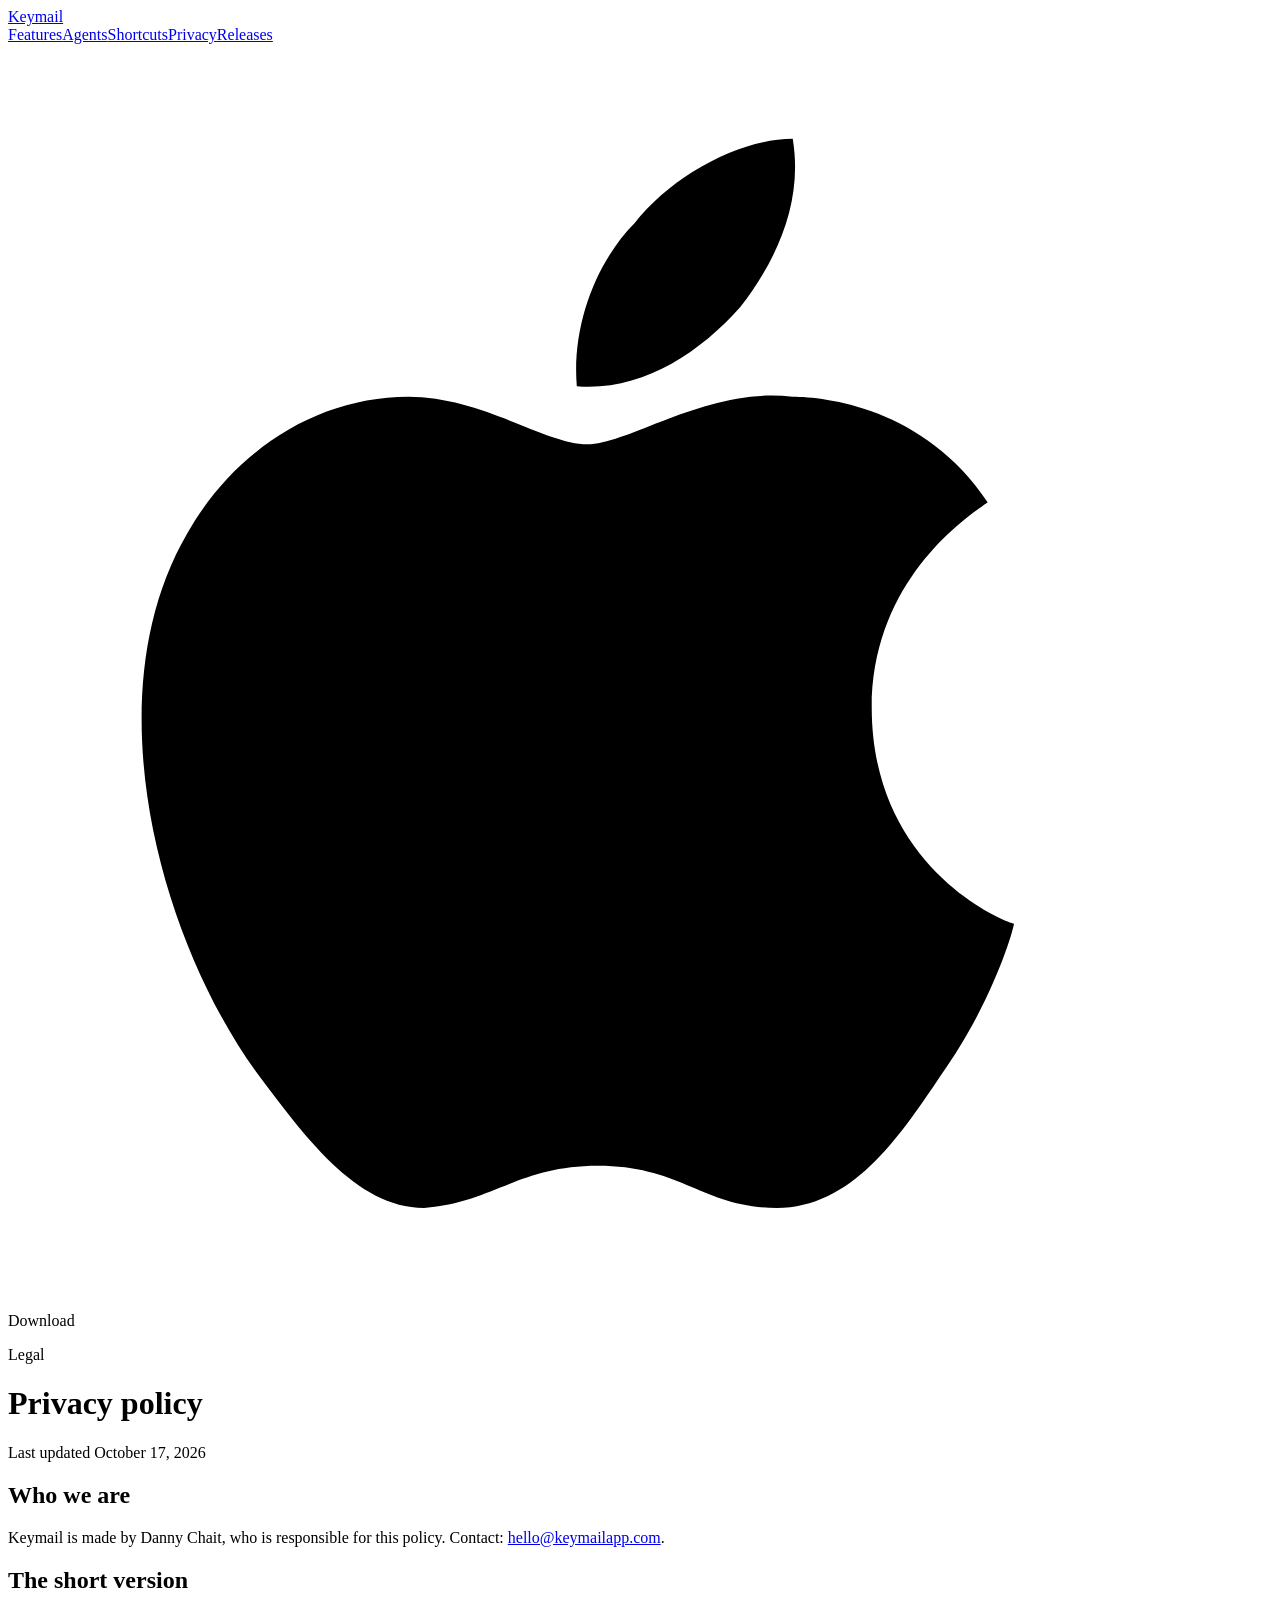
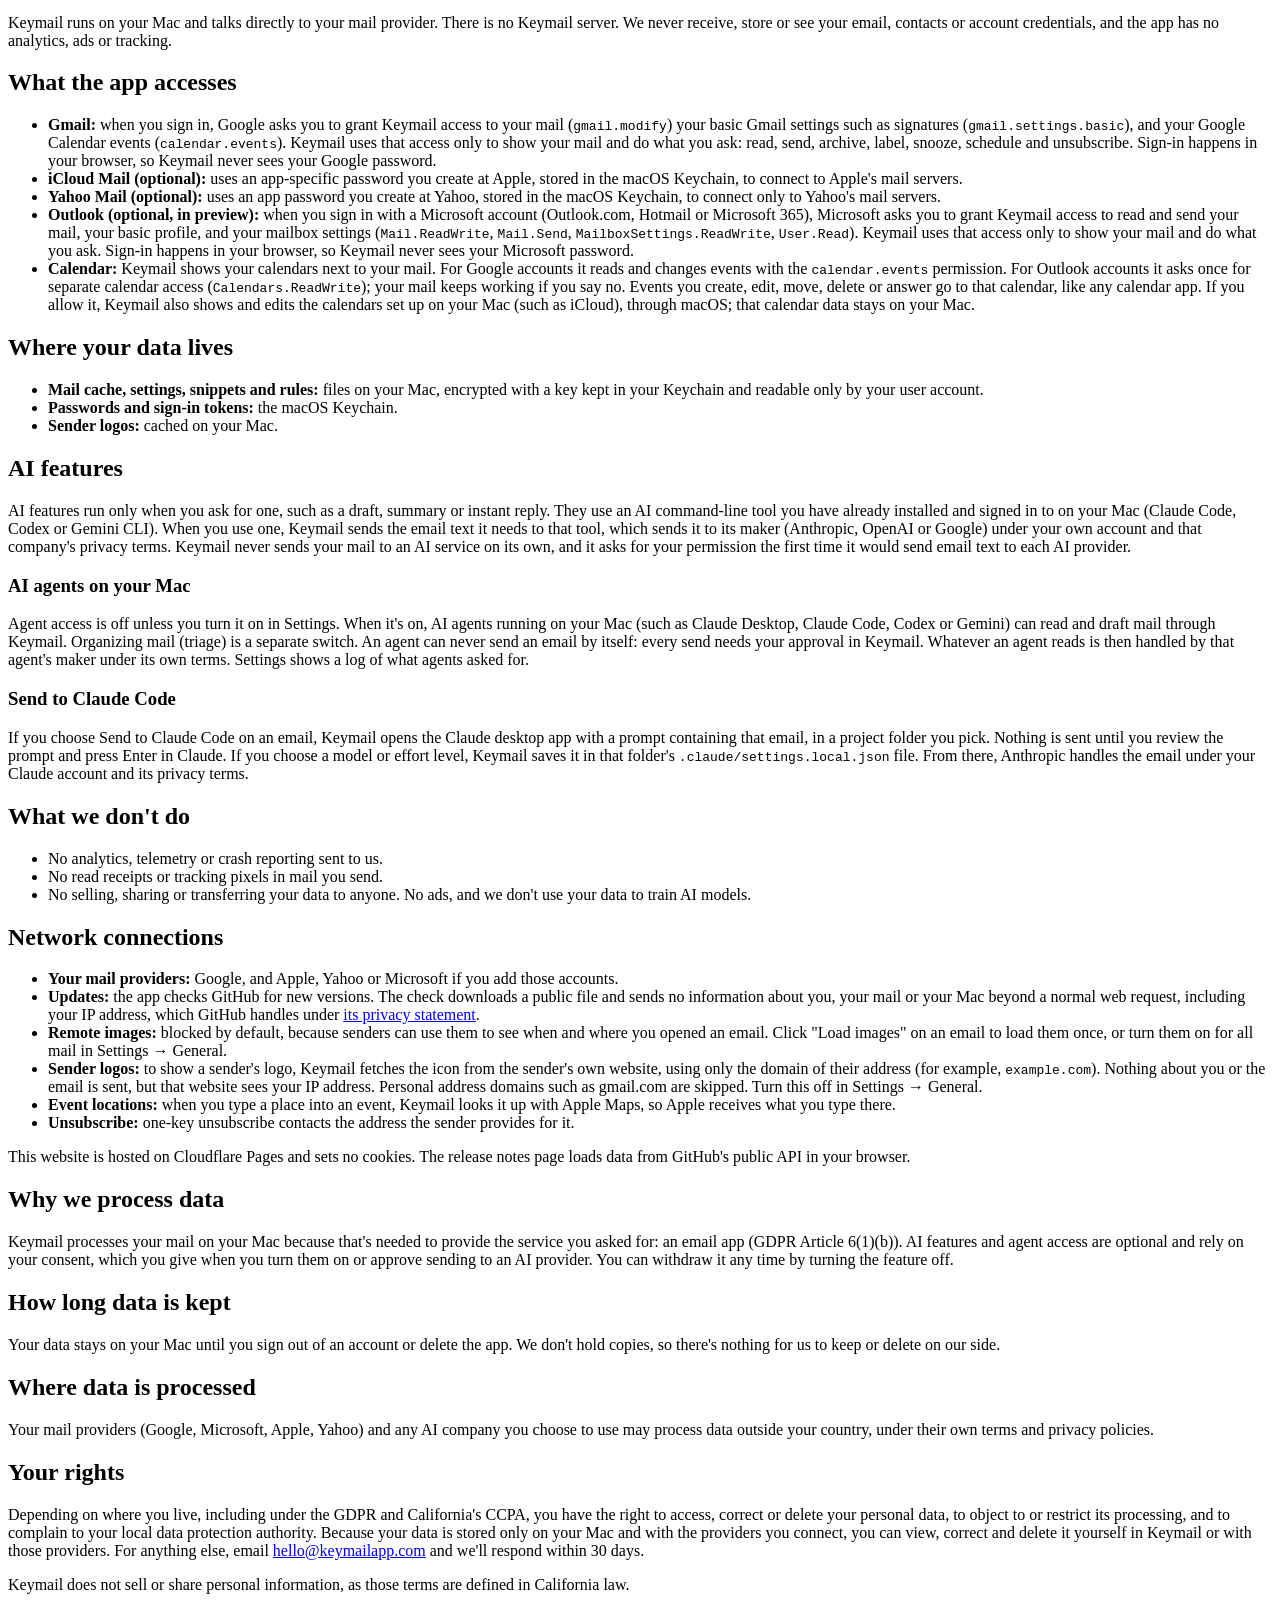
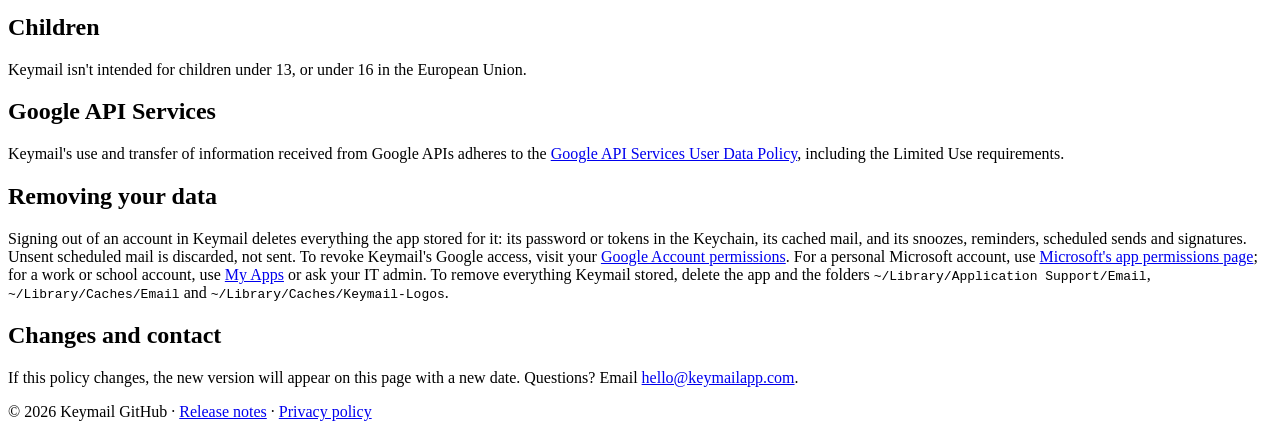
==== public/privacy/index.html @ f256ae03 "Calendar section and privacy policy for the integrated calendar (app 1.0.9) - New Calendar section w" ====
<!doctype html>
<html lang="en">
<head>
<meta charset="utf-8">
<meta name="viewport" content="width=device-width, initial-scale=1">
<title>Privacy policy · Keymail</title>
<meta name="description" content="How Keymail handles your data: your mail stays between your Mac and your mail provider.">
<meta property="og:title" content="Keymail">
<meta property="og:description" content="A native, keyboard-first mail client for Gmail, iCloud and Outlook on macOS.">
<meta property="og:image" content="https://keymailapp.com/icon.png">
<link rel="icon" href="/favicon.png">
<link rel="preconnect" href="https://fonts.googleapis.com">
<link rel="preconnect" href="https://fonts.gstatic.com" crossorigin>
<link href="https://fonts.googleapis.com/css2?family=Inter:wght@400;500;600;700&family=JetBrains+Mono:wght@500&display=swap" rel="stylesheet">
<link rel="stylesheet" href="/style.css">
</head>
<body>

<nav>
  <div class="wrap">
    <a class="brand" href="/"><img src="/icon.png" alt="">Keymail</a>
    <div class="links"><a href="/#features">Features</a><a href="/#agents">Agents</a><a href="/#shortcuts">Shortcuts</a><a href="/#privacy">Privacy</a><a href="/releases/">Releases</a></div>
    <a class="btn"><svg viewBox="0 0 24 24" fill="currentColor"><path d="M16.4 12.6c0-2.6 2.1-3.8 2.2-3.9-1.2-1.8-3.1-2-3.7-2-1.6-.2-3.1.9-3.9.9-.8 0-2-.9-3.4-.9-1.7 0-3.3 1-4.2 2.6-1.8 3.1-.5 7.7 1.3 10.2.9 1.2 1.9 2.6 3.2 2.6 1.3-.1 1.8-.8 3.3-.8 1.6 0 2 .8 3.4.8 1.4 0 2.3-1.3 3.1-2.5 1-1.4 1.4-2.8 1.4-2.9-.1 0-2.7-1-2.7-4.1zM13.9 5c.7-.9 1.2-2 1-3.2-1 0-2.3.7-3 1.6-.7.7-1.2 1.9-1.1 3.1 1.2.1 2.3-.6 3.1-1.5z"/></svg><span>Download</span></a>
  </div>
</nav>

<main class="wrap notes body legal">
  <p class="label">Legal</p>
  <h1 class="notes-h">Privacy policy</h1>
  <p class="intro">Last updated October 17, 2026</p>

  <h2>Who we are</h2>
  <p>Keymail is made by Danny Chait, who is responsible for this policy. Contact: <a href="mailto:hello@keymailapp.com">hello@keymailapp.com</a>.</p>

  <h2>The short version</h2>
  <p>Keymail runs on your Mac and talks directly to your mail provider. There is no Keymail server. We never receive, store or see your email, contacts or account credentials, and the app has no analytics, ads or tracking.</p>

  <h2>What the app accesses</h2>
  <ul>
    <li><b>Gmail:</b> when you sign in, Google asks you to grant Keymail access to your mail (<code>gmail.modify</code>) your basic Gmail settings such as signatures (<code>gmail.settings.basic</code>), and your Google Calendar events (<code>calendar.events</code>). Keymail uses that access only to show your mail and do what you ask: read, send, archive, label, snooze, schedule and unsubscribe. Sign-in happens in your browser, so Keymail never sees your Google password.</li>
    <li><b>iCloud Mail (optional):</b> uses an app-specific password you create at Apple, stored in the macOS Keychain, to connect to Apple's mail servers.</li>
    <li><b>Yahoo Mail (optional):</b> uses an app password you create at Yahoo, stored in the macOS Keychain, to connect only to Yahoo's mail servers.</li>
    <li><b>Outlook (optional, in preview):</b> when you sign in with a Microsoft account (Outlook.com, Hotmail or Microsoft 365), Microsoft asks you to grant Keymail access to read and send your mail, your basic profile, and your mailbox settings (<code>Mail.ReadWrite</code>, <code>Mail.Send</code>, <code>MailboxSettings.ReadWrite</code>, <code>User.Read</code>). Keymail uses that access only to show your mail and do what you ask. Sign-in happens in your browser, so Keymail never sees your Microsoft password.</li>
    <li><b>Calendar:</b> Keymail shows your calendars next to your mail. For Google accounts it reads and changes events with the <code>calendar.events</code> permission. For Outlook accounts it asks once for separate calendar access (<code>Calendars.ReadWrite</code>); your mail keeps working if you say no. Events you create, edit, move, delete or answer go to that calendar, like any calendar app. If you allow it, Keymail also shows and edits the calendars set up on your Mac (such as iCloud), through macOS; that calendar data stays on your Mac.</li>
  </ul>

  <h2>Where your data lives</h2>
  <ul>
    <li><b>Mail cache, settings, snippets and rules:</b> files on your Mac, encrypted with a key kept in your Keychain and readable only by your user account.</li>
    <li><b>Passwords and sign-in tokens:</b> the macOS Keychain.</li>
    <li><b>Sender logos:</b> cached on your Mac.</li>
  </ul>

  <h2>AI features</h2>
  <p>AI features run only when you ask for one, such as a draft, summary or instant reply. They use an AI command-line tool you have already installed and signed in to on your Mac (Claude Code, Codex or Gemini CLI). When you use one, Keymail sends the email text it needs to that tool, which sends it to its maker (Anthropic, OpenAI or Google) under your own account and that company's privacy terms. Keymail never sends your mail to an AI service on its own, and it asks for your permission the first time it would send email text to each AI provider.</p>

  <h3>AI agents on your Mac</h3>
  <p>Agent access is off unless you turn it on in Settings. When it's on, AI agents running on your Mac (such as Claude Desktop, Claude Code, Codex or Gemini) can read and draft mail through Keymail. Organizing mail (triage) is a separate switch. An agent can never send an email by itself: every send needs your approval in Keymail. Whatever an agent reads is then handled by that agent's maker under its own terms. Settings shows a log of what agents asked for.</p>

  <h3>Send to Claude Code</h3>
  <p>If you choose Send to Claude Code on an email, Keymail opens the Claude desktop app with a prompt containing that email, in a project folder you pick. Nothing is sent until you review the prompt and press Enter in Claude. If you choose a model or effort level, Keymail saves it in that folder's <code>.claude/settings.local.json</code> file. From there, Anthropic handles the email under your Claude account and its privacy terms.</p>

  <h2>What we don't do</h2>
  <ul>
    <li>No analytics, telemetry or crash reporting sent to us.</li>
    <li>No read receipts or tracking pixels in mail you send.</li>
    <li>No selling, sharing or transferring your data to anyone. No ads, and we don't use your data to train AI models.</li>
  </ul>

  <h2>Network connections</h2>
  <ul>
    <li><b>Your mail providers:</b> Google, and Apple, Yahoo or Microsoft if you add those accounts.</li>
    <li><b>Updates:</b> the app checks GitHub for new versions. The check downloads a public file and sends no information about you, your mail or your Mac beyond a normal web request, including your IP address, which GitHub handles under <a href="https://docs.github.com/site-policy/privacy-policies/github-general-privacy-statement">its privacy statement</a>.</li>
    <li><b>Remote images:</b> blocked by default, because senders can use them to see when and where you opened an email. Click "Load images" on an email to load them once, or turn them on for all mail in Settings → General.</li>
    <li><b>Sender logos:</b> to show a sender's logo, Keymail fetches the icon from the sender's own website, using only the domain of their address (for example, <code>example.com</code>). Nothing about you or the email is sent, but that website sees your IP address. Personal address domains such as gmail.com are skipped. Turn this off in Settings → General.</li>
    <li><b>Event locations:</b> when you type a place into an event, Keymail looks it up with Apple Maps, so Apple receives what you type there.</li>
    <li><b>Unsubscribe:</b> one-key unsubscribe contacts the address the sender provides for it.</li>
  </ul>
  <p>This website is hosted on Cloudflare Pages and sets no cookies. The release notes page loads data from GitHub's public API in your browser.</p>

  <h2>Why we process data</h2>
  <p>Keymail processes your mail on your Mac because that's needed to provide the service you asked for: an email app (GDPR Article 6(1)(b)). AI features and agent access are optional and rely on your consent, which you give when you turn them on or approve sending to an AI provider. You can withdraw it any time by turning the feature off.</p>

  <h2>How long data is kept</h2>
  <p>Your data stays on your Mac until you sign out of an account or delete the app. We don't hold copies, so there's nothing for us to keep or delete on our side.</p>

  <h2>Where data is processed</h2>
  <p>Your mail providers (Google, Microsoft, Apple, Yahoo) and any AI company you choose to use may process data outside your country, under their own terms and privacy policies.</p>

  <h2>Your rights</h2>
  <p>Depending on where you live, including under the GDPR and California's CCPA, you have the right to access, correct or delete your personal data, to object to or restrict its processing, and to complain to your local data protection authority. Because your data is stored only on your Mac and with the providers you connect, you can view, correct and delete it yourself in Keymail or with those providers. For anything else, email <a href="mailto:hello@keymailapp.com">hello@keymailapp.com</a> and we'll respond within 30 days.</p>
  <p>Keymail does not sell or share personal information, as those terms are defined in California law.</p>

  <h2>Children</h2>
  <p>Keymail isn't intended for children under 13, or under 16 in the European Union.</p>

  <h2>Google API Services</h2>
  <p>Keymail's use and transfer of information received from Google APIs adheres to the <a href="https://developers.google.com/terms/api-services-user-data-policy">Google API Services User Data Policy</a>, including the Limited Use requirements.</p>

  <h2>Removing your data</h2>
  <p>Signing out of an account in Keymail deletes everything the app stored for it: its password or tokens in the Keychain, its cached mail, and its snoozes, reminders, scheduled sends and signatures. Unsent scheduled mail is discarded, not sent. To revoke Keymail's Google access, visit your <a href="https://myaccount.google.com/permissions">Google Account permissions</a>. For a personal Microsoft account, use <a href="https://account.live.com/consent/Manage">Microsoft's app permissions page</a>; for a work or school account, use <a href="https://myapplications.microsoft.com">My Apps</a> or ask your IT admin. To remove everything Keymail stored, delete the app and the folders <code>~/Library/Application Support/Email</code>, <code>~/Library/Caches/Email</code> and <code>~/Library/Caches/Keymail-Logos</code>.</p>

  <h2>Changes and contact</h2>
  <p>If this policy changes, the new version will appear on this page with a new date. Questions? Email <a href="mailto:hello@keymailapp.com">hello@keymailapp.com</a>.</p>
</main>

<footer>
  <div class="wrap">
    <span>© 2026 Keymail</span>
    <span><span>GitHub</span> · <a href="/releases/">Release notes</a> · <a href="/privacy/">Privacy policy</a></span>
  </div>
</footer>

</body>
</html>
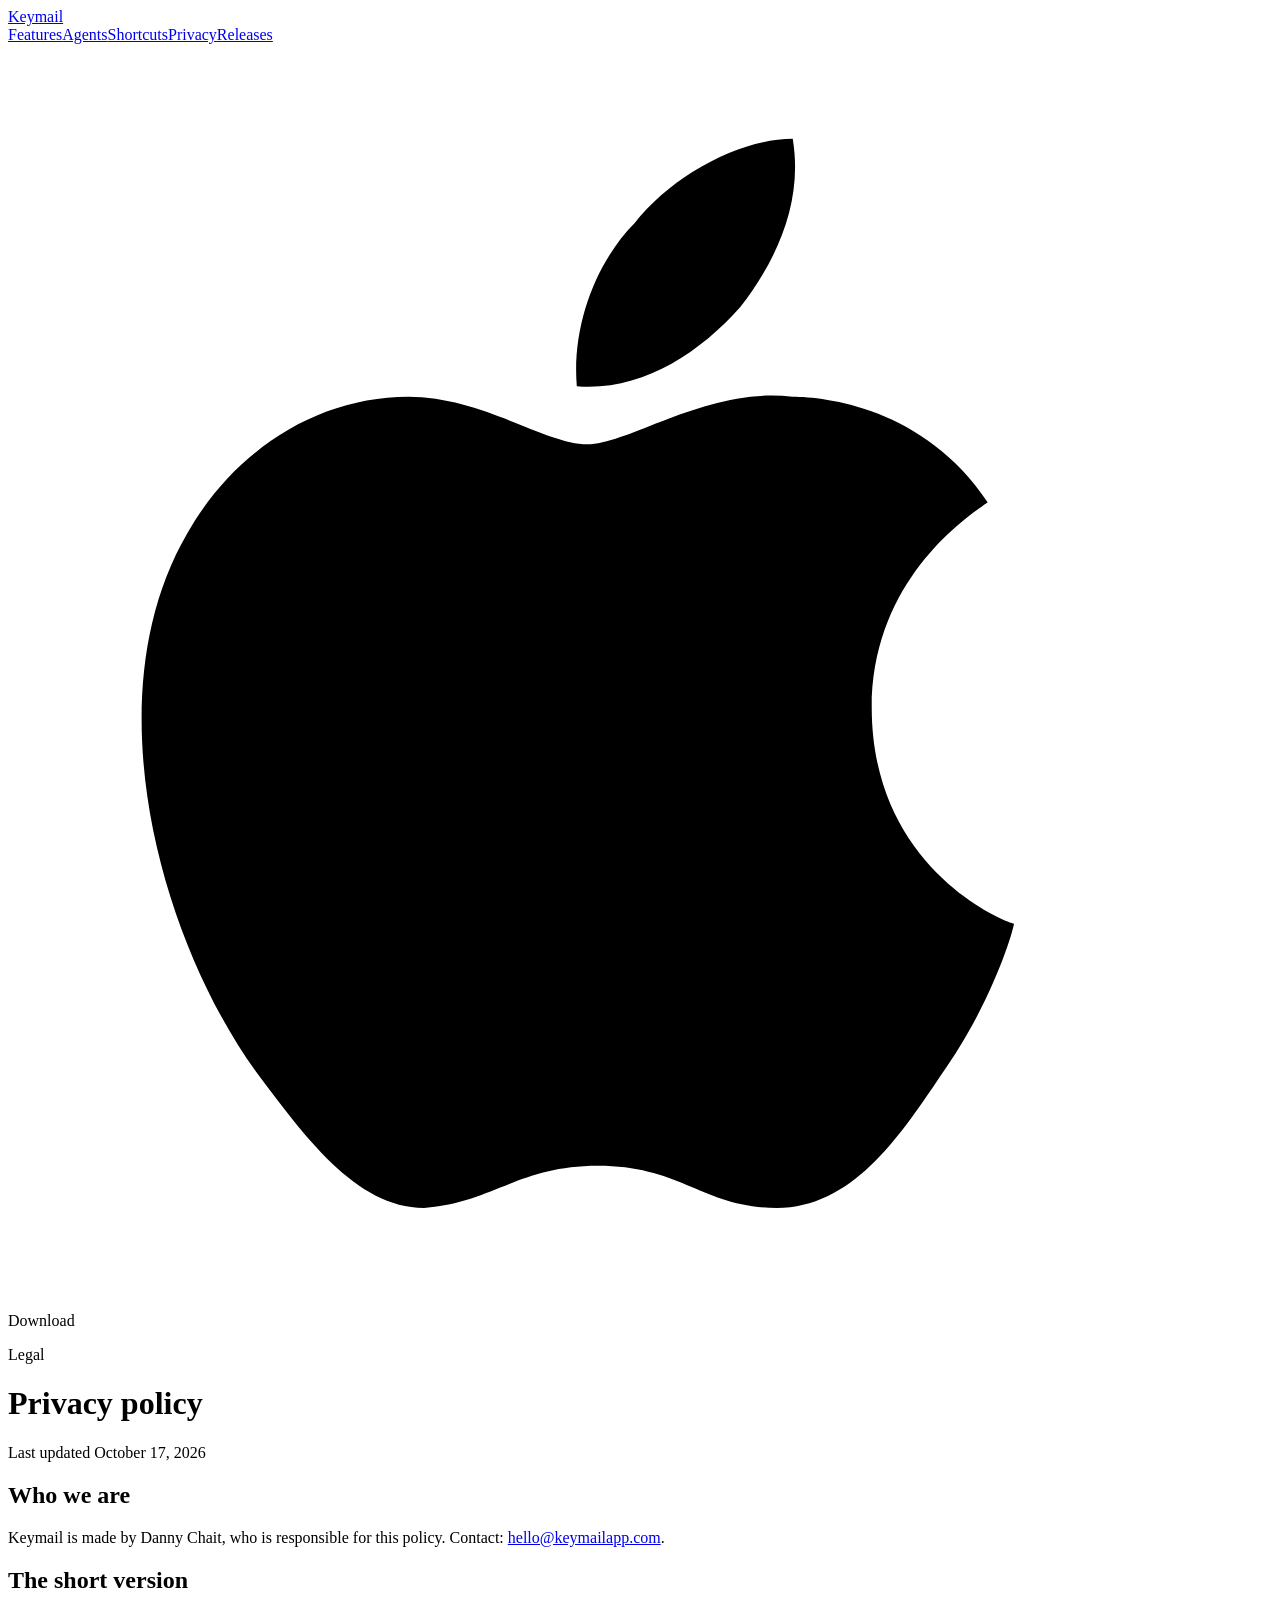
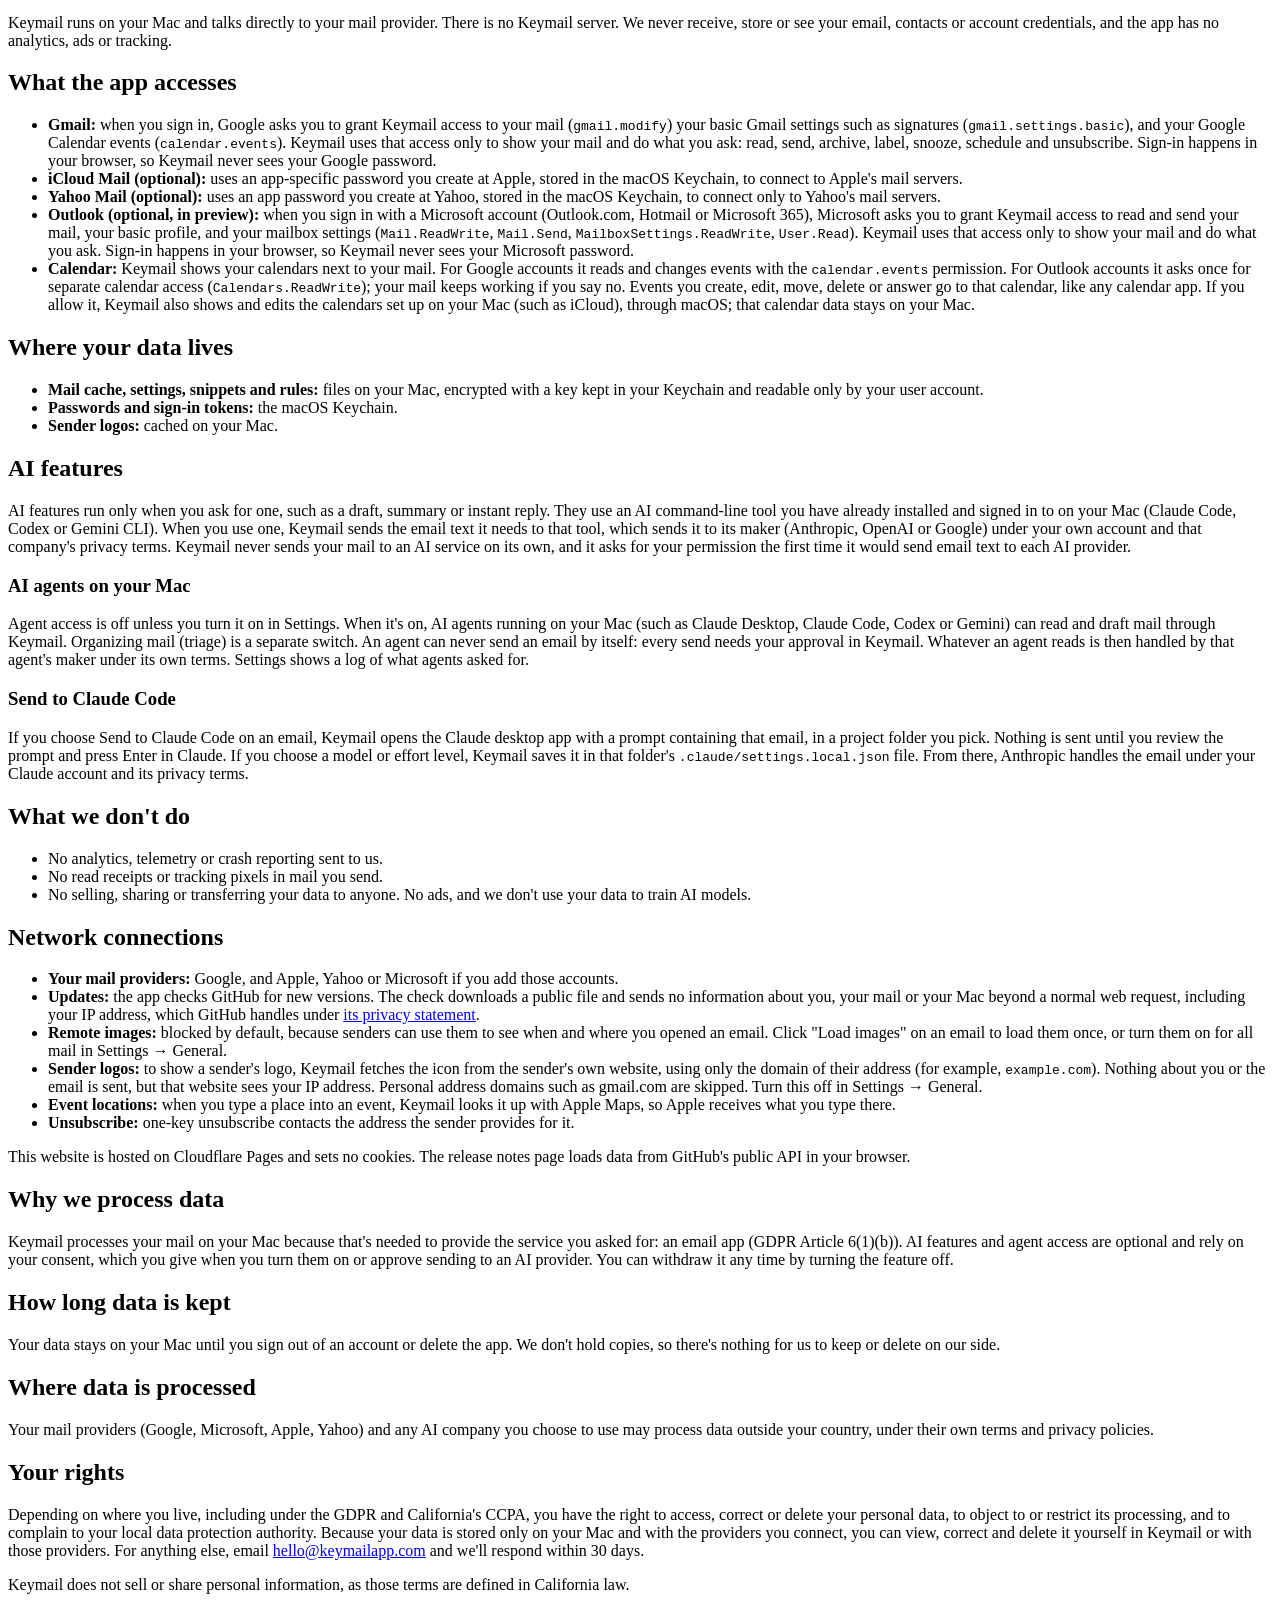
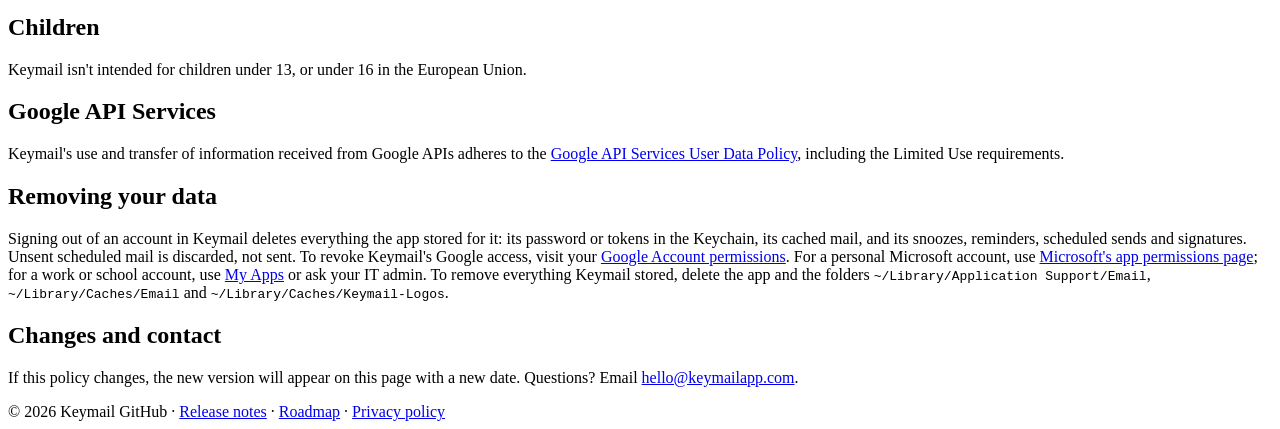
==== commit 4d59d253: "Add roadmap page (/roadmap) and footer link on every page Ten planned features Keymail doesn't have " ====
--- a/public/privacy/index.html
+++ b/public/privacy/index.html
@@ -107,7 +107,7 @@
 <footer>
   <div class="wrap">
     <span>© 2026 Keymail</span>
-    <span><span>GitHub</span> · <a href="/releases/">Release notes</a> · <a href="/privacy/">Privacy policy</a></span>
+    <span><span>GitHub</span> · <a href="/releases/">Release notes</a> · <a href="/roadmap/">Roadmap</a> · <a href="/privacy/">Privacy policy</a></span>
   </div>
 </footer>
 
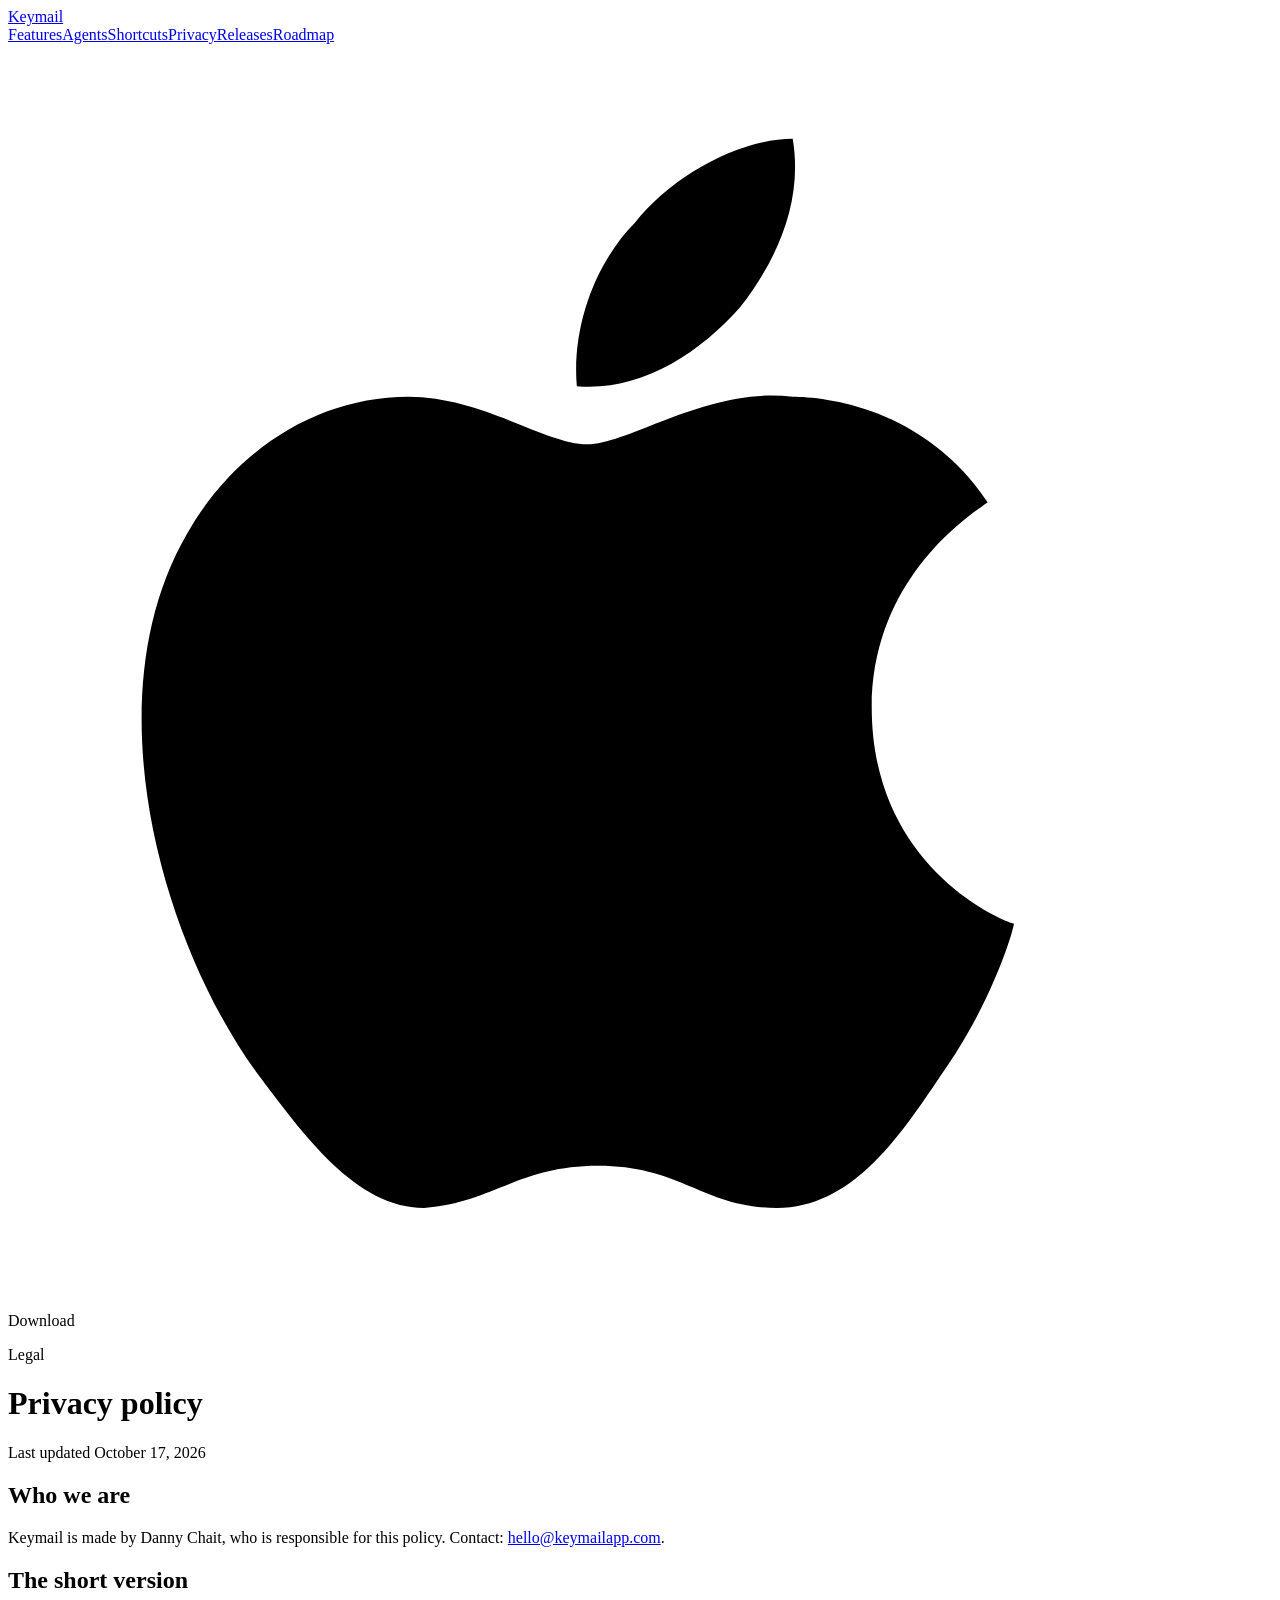
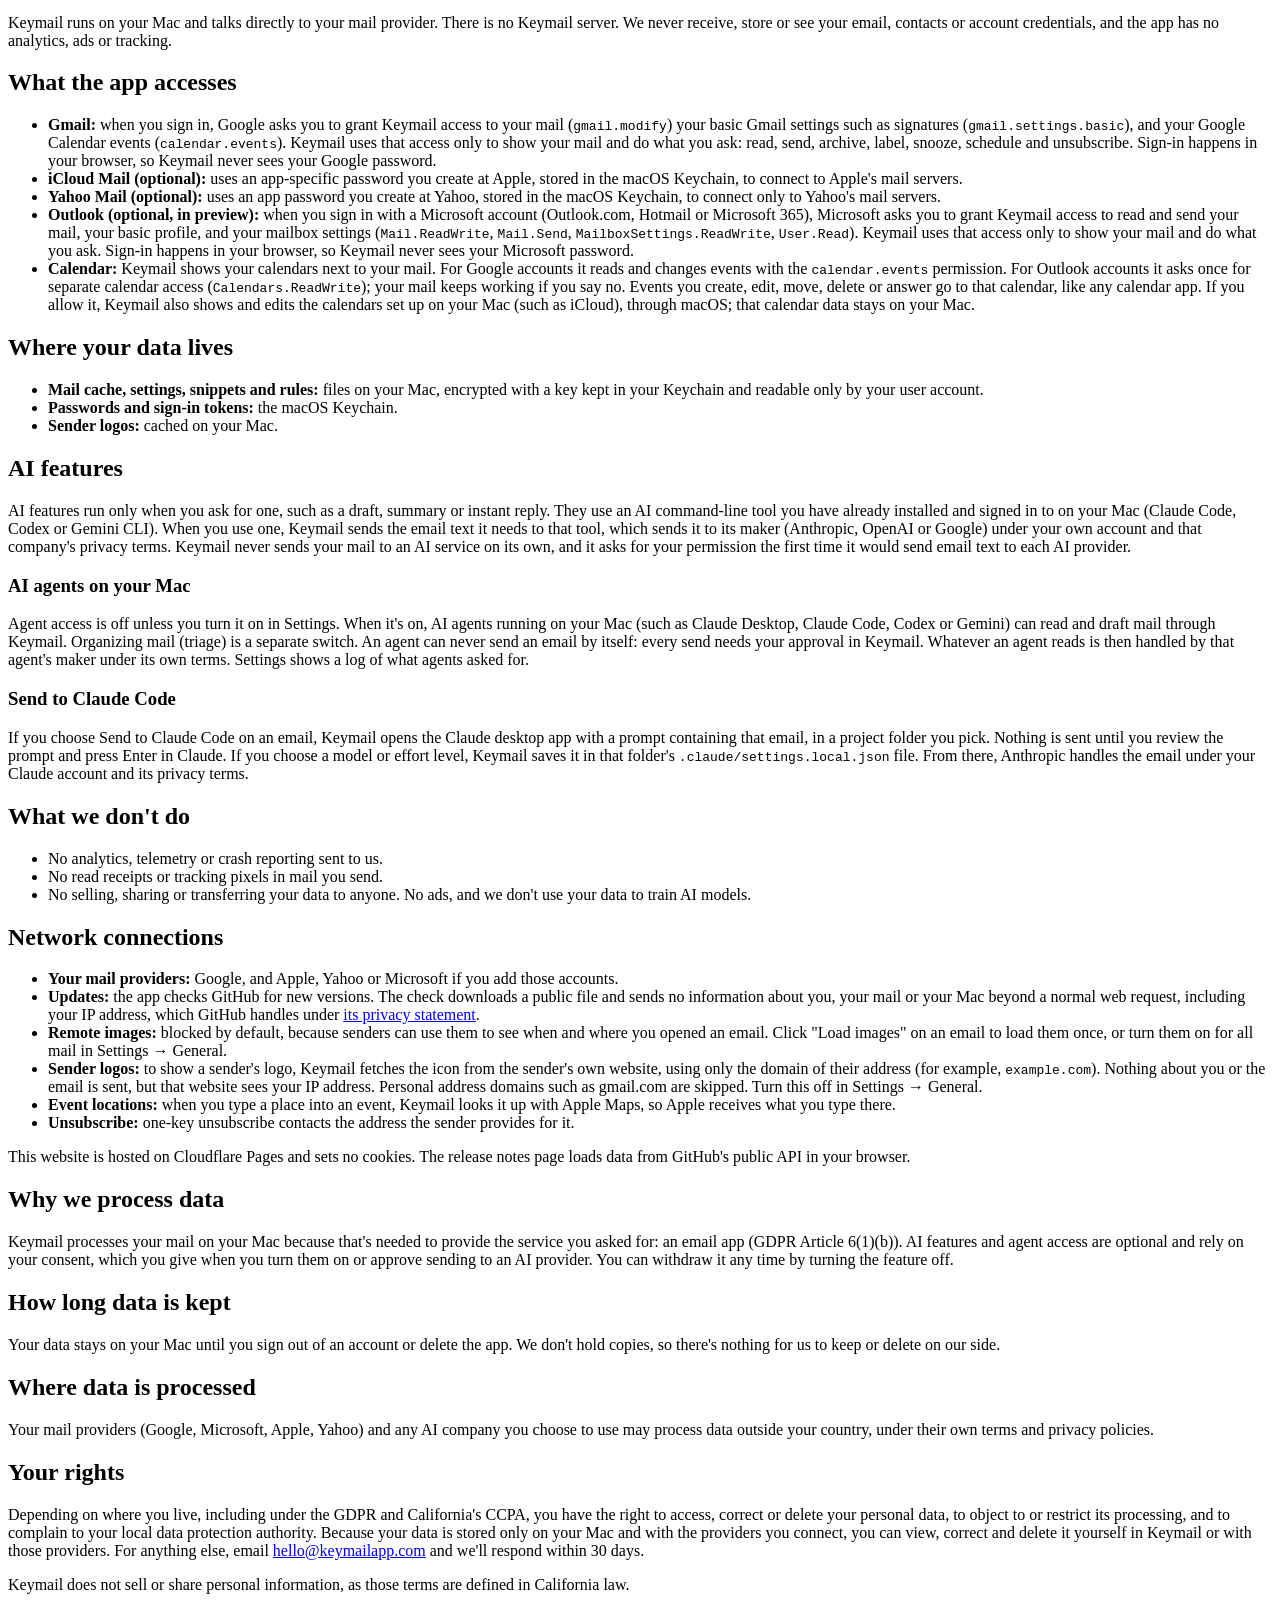
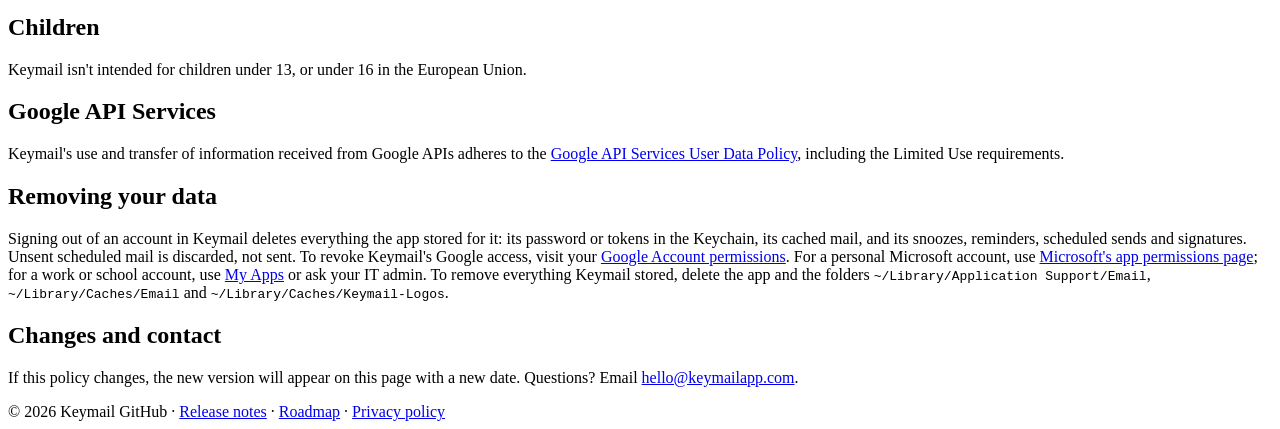
==== commit 37cc96a4: "Nav: add Roadmap link on all pages Co-Authored-By: Claude Opus 5.5 <noreply@anthropic.com>" ====
--- a/public/privacy/index.html
+++ b/public/privacy/index.html
@@ -19,7 +19,7 @@
 <nav>
   <div class="wrap">
     <a class="brand" href="/"><img src="/icon.png" alt="">Keymail</a>
-    <div class="links"><a href="/#features">Features</a><a href="/#agents">Agents</a><a href="/#shortcuts">Shortcuts</a><a href="/#privacy">Privacy</a><a href="/releases/">Releases</a></div>
+    <div class="links"><a href="/#features">Features</a><a href="/#agents">Agents</a><a href="/#shortcuts">Shortcuts</a><a href="/#privacy">Privacy</a><a href="/releases/">Releases</a><a href="/roadmap/">Roadmap</a></div>
     <a class="btn"><svg viewBox="0 0 24 24" fill="currentColor"><path d="M16.4 12.6c0-2.6 2.1-3.8 2.2-3.9-1.2-1.8-3.1-2-3.7-2-1.6-.2-3.1.9-3.9.9-.8 0-2-.9-3.4-.9-1.7 0-3.3 1-4.2 2.6-1.8 3.1-.5 7.7 1.3 10.2.9 1.2 1.9 2.6 3.2 2.6 1.3-.1 1.8-.8 3.3-.8 1.6 0 2 .8 3.4.8 1.4 0 2.3-1.3 3.1-2.5 1-1.4 1.4-2.8 1.4-2.9-.1 0-2.7-1-2.7-4.1zM13.9 5c.7-.9 1.2-2 1-3.2-1 0-2.3.7-3 1.6-.7.7-1.2 1.9-1.1 3.1 1.2.1 2.3-.6 3.1-1.5z"/></svg><span>Download</span></a>
   </div>
 </nav>
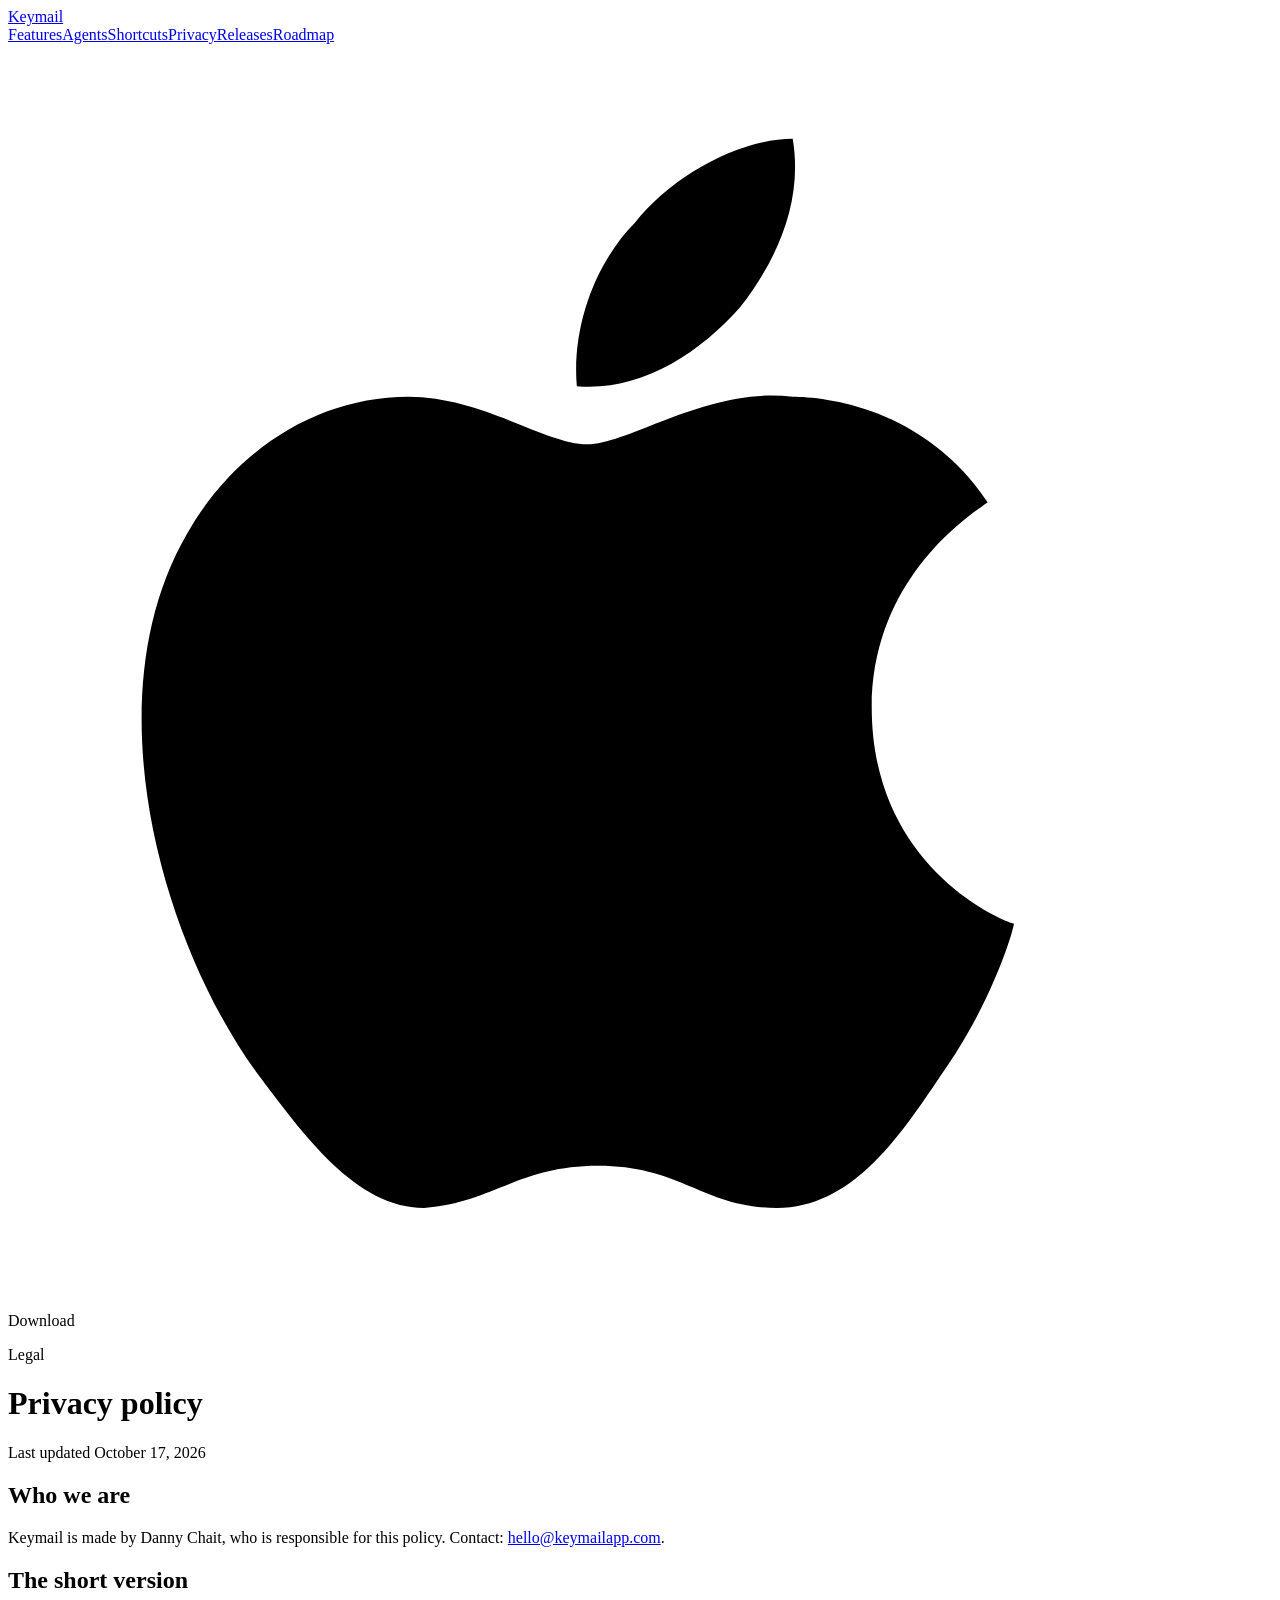
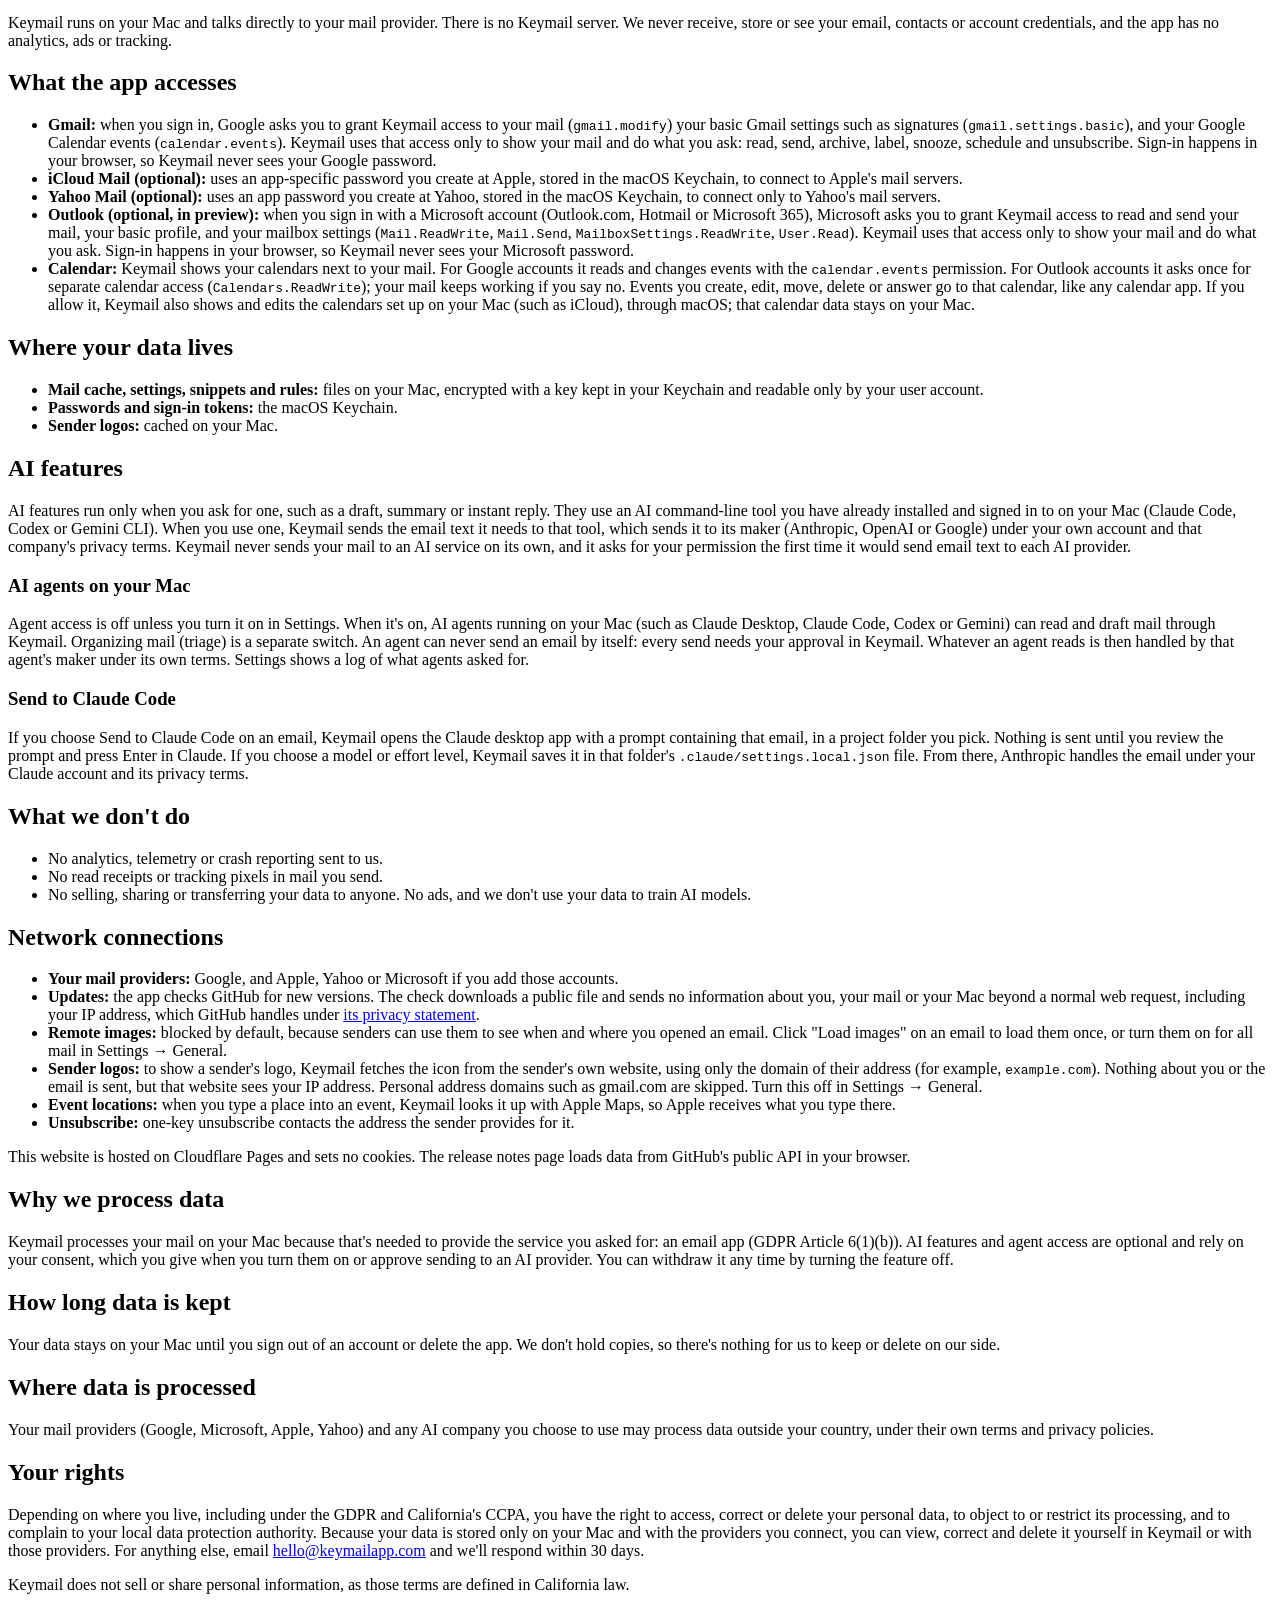
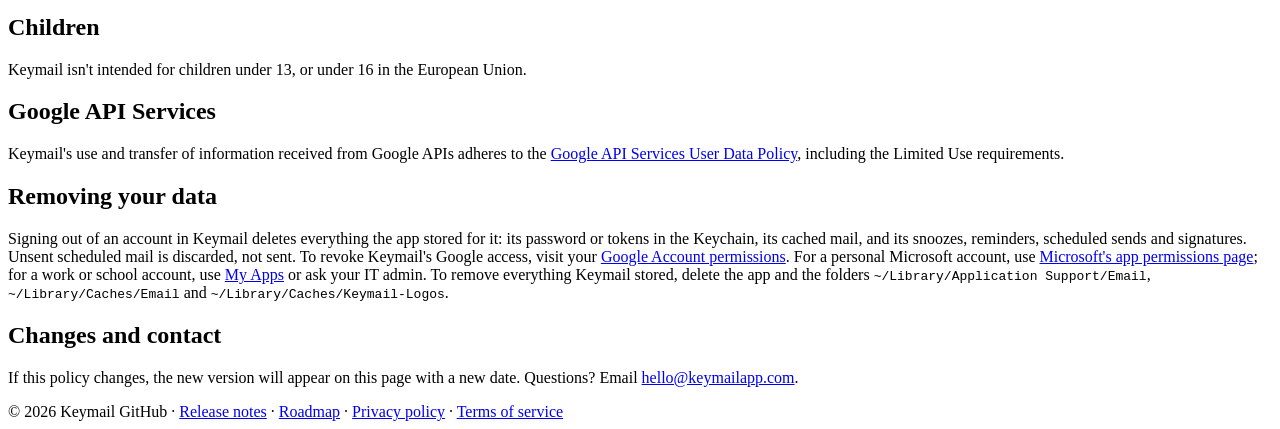
==== commit 3a1a68c1: "Add terms of service page (/terms) and footer link on every page Co-Authored-By: Claude Opus 5.5 <no" ====
--- a/public/privacy/index.html
+++ b/public/privacy/index.html
@@ -107,7 +107,7 @@
 <footer>
   <div class="wrap">
     <span>© 2026 Keymail</span>
-    <span><span>GitHub</span> · <a href="/releases/">Release notes</a> · <a href="/roadmap/">Roadmap</a> · <a href="/privacy/">Privacy policy</a></span>
+    <span><span>GitHub</span> · <a href="/releases/">Release notes</a> · <a href="/roadmap/">Roadmap</a> · <a href="/privacy/">Privacy policy</a> · <a href="/terms/">Terms of service</a></span>
   </div>
 </footer>
 
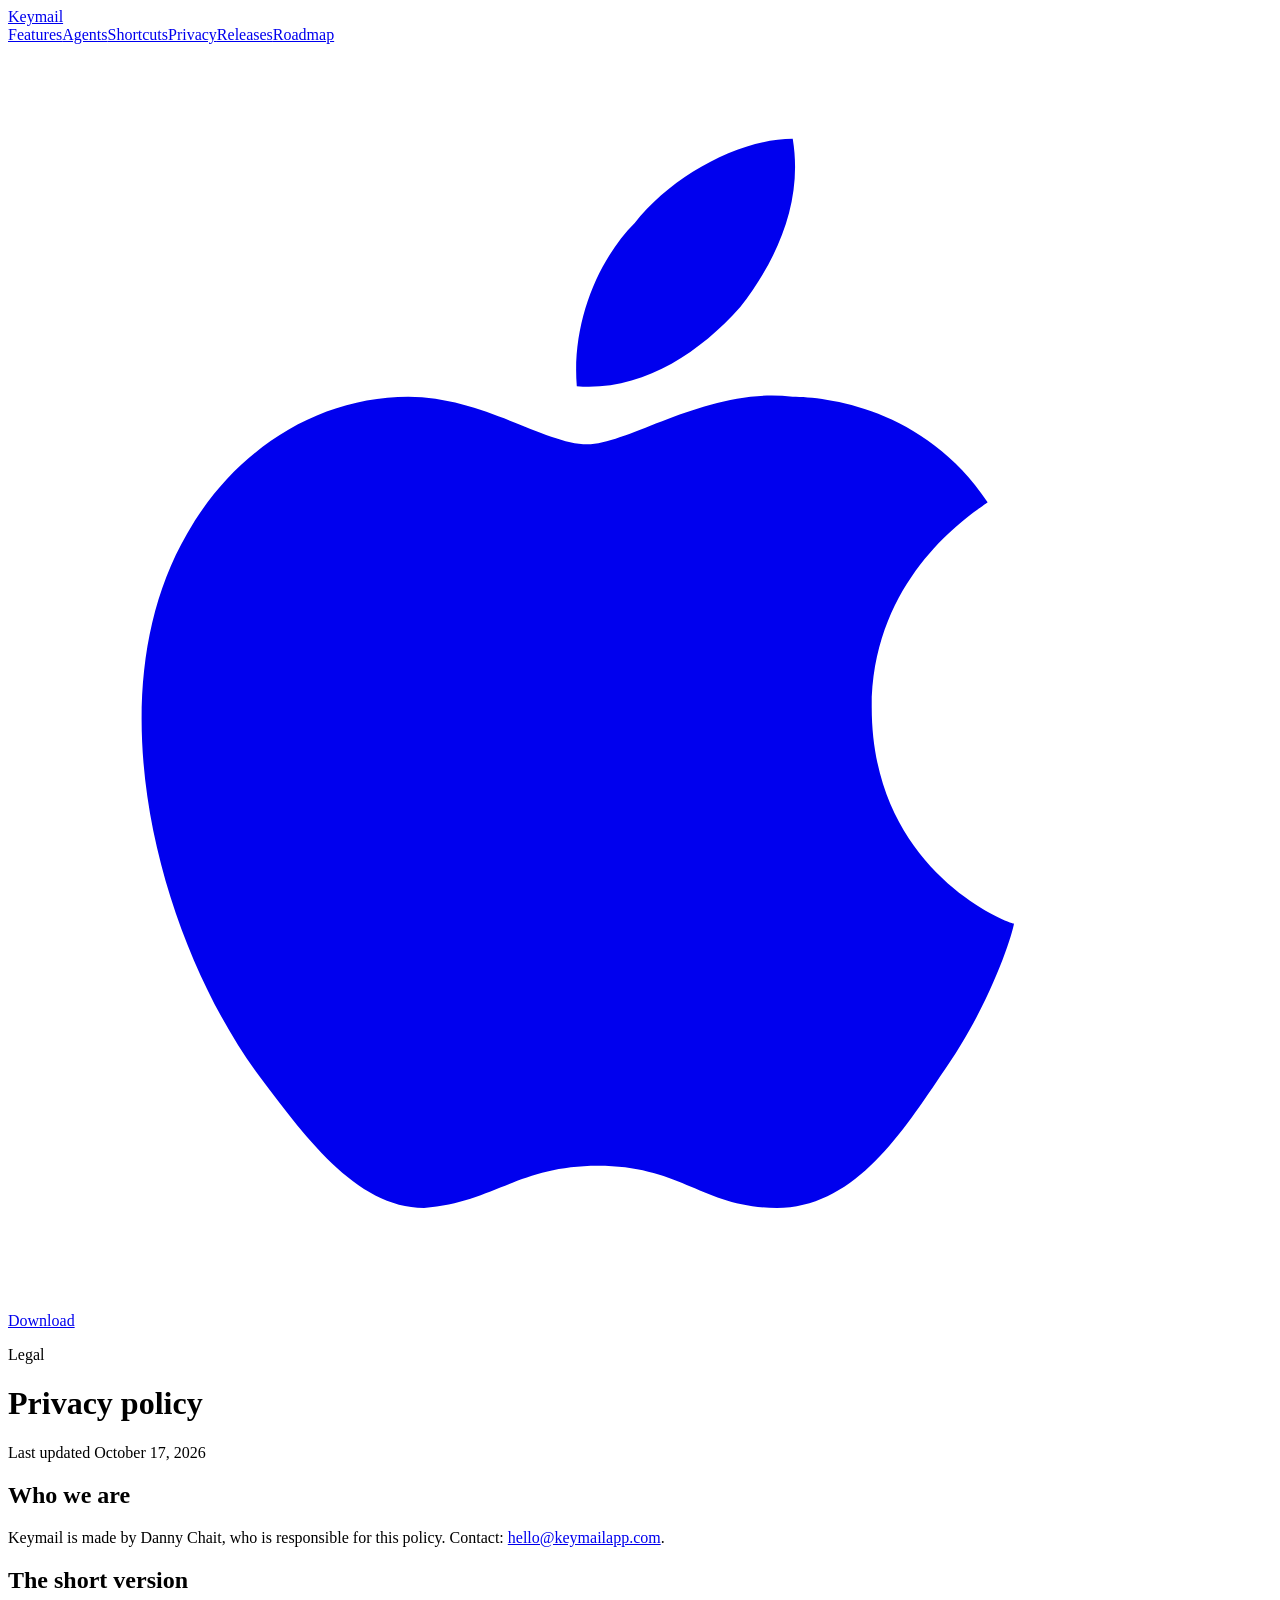
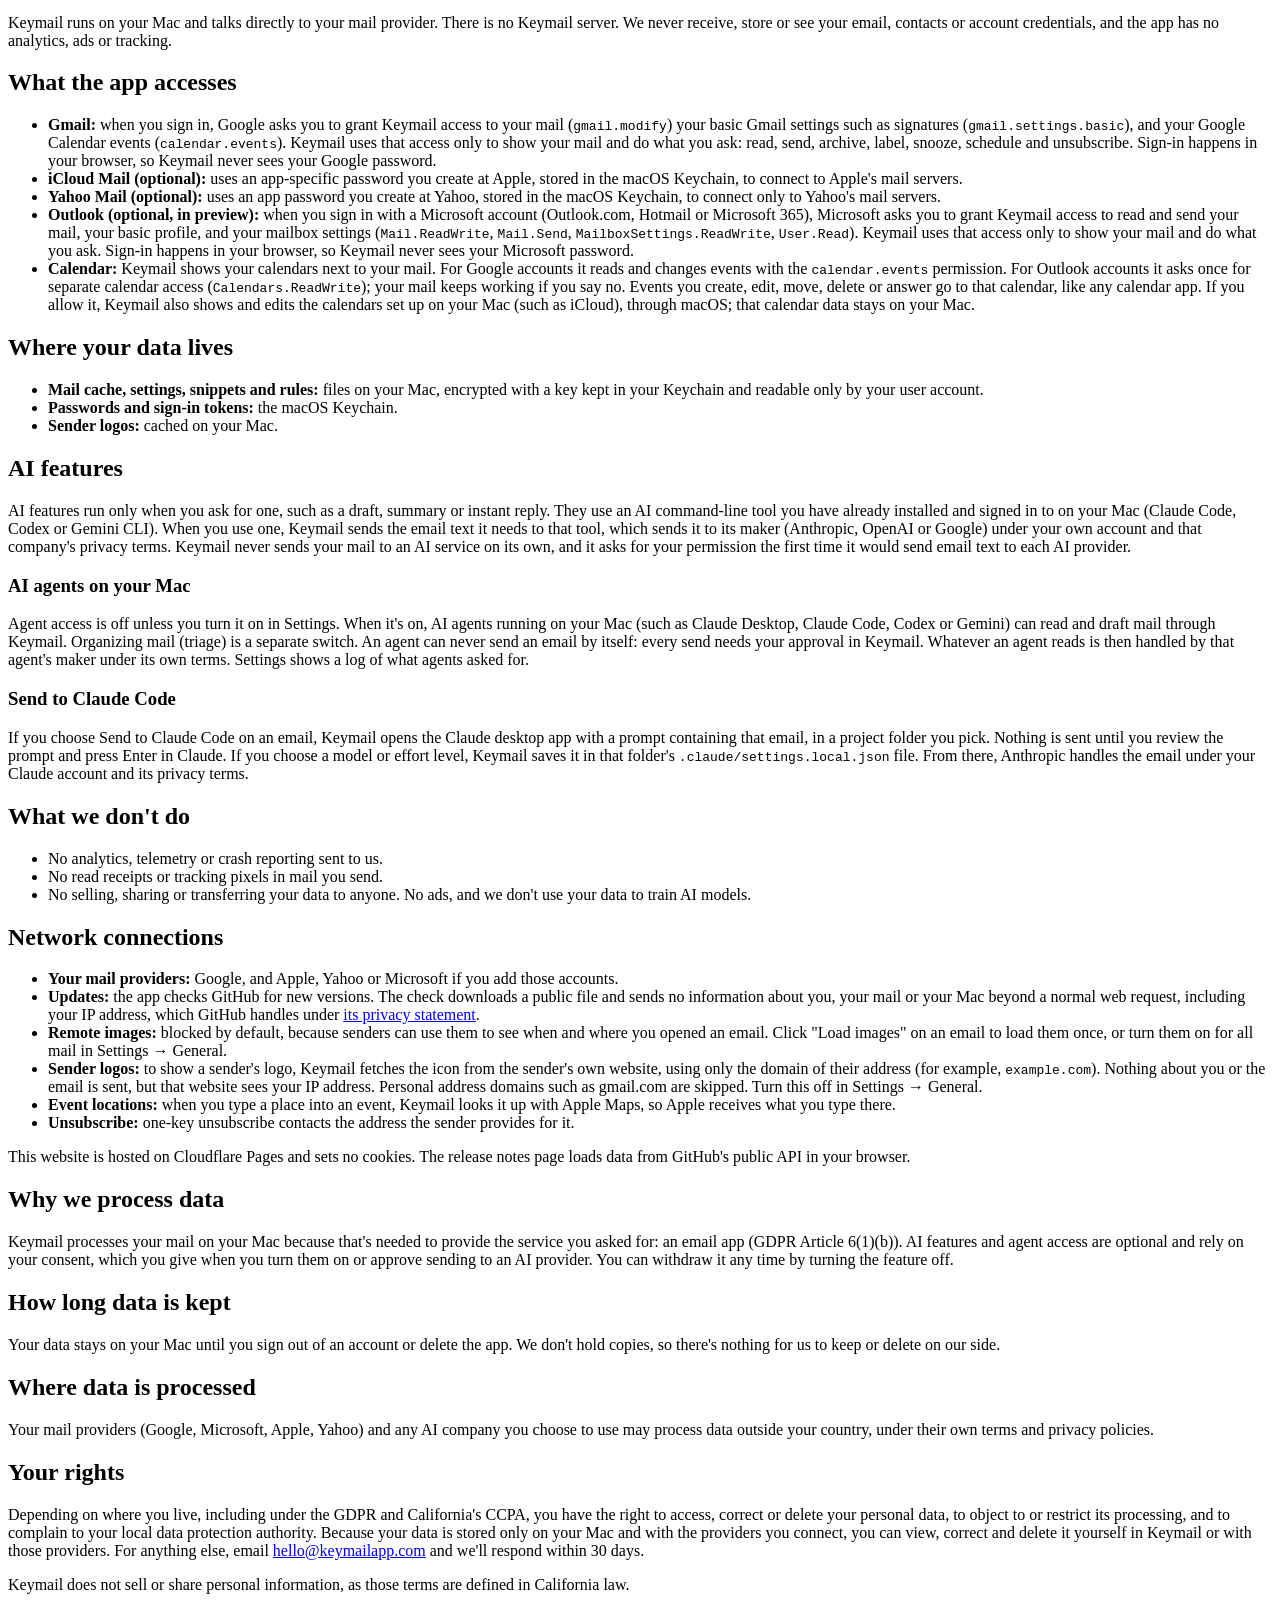
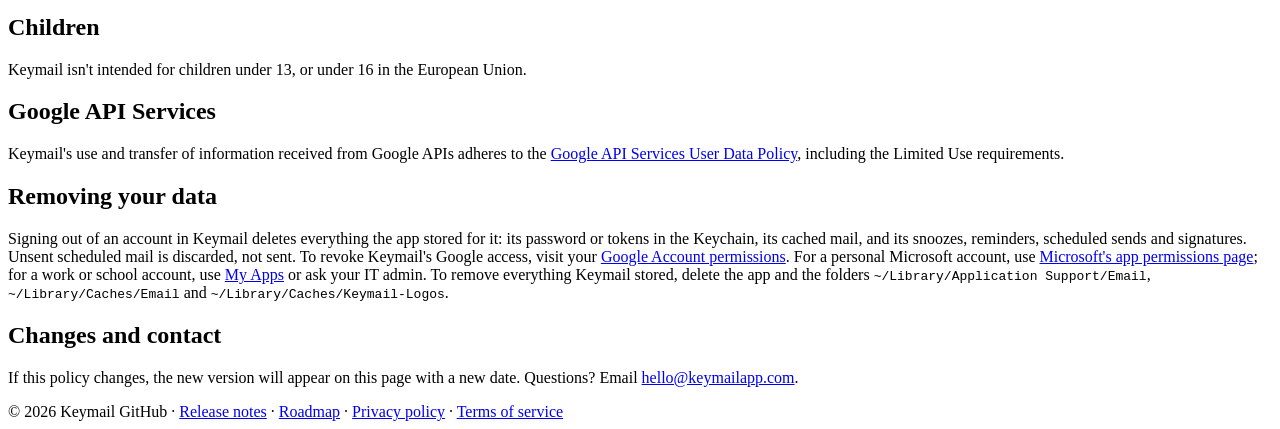
==== commit a11eb5d0: "Download buttons link to Keymail 1.0.26 (zip) Co-Authored-By: Claude Opus 5.5 <noreply@anthropic.com" ====
--- a/public/privacy/index.html
+++ b/public/privacy/index.html
@@ -20,7 +20,7 @@
   <div class="wrap">
     <a class="brand" href="/"><img src="/icon.png" alt="">Keymail</a>
     <div class="links"><a href="/#features">Features</a><a href="/#agents">Agents</a><a href="/#shortcuts">Shortcuts</a><a href="/#privacy">Privacy</a><a href="/releases/">Releases</a><a href="/roadmap/">Roadmap</a></div>
-    <a class="btn"><svg viewBox="0 0 24 24" fill="currentColor"><path d="M16.4 12.6c0-2.6 2.1-3.8 2.2-3.9-1.2-1.8-3.1-2-3.7-2-1.6-.2-3.1.9-3.9.9-.8 0-2-.9-3.4-.9-1.7 0-3.3 1-4.2 2.6-1.8 3.1-.5 7.7 1.3 10.2.9 1.2 1.9 2.6 3.2 2.6 1.3-.1 1.8-.8 3.3-.8 1.6 0 2 .8 3.4.8 1.4 0 2.3-1.3 3.1-2.5 1-1.4 1.4-2.8 1.4-2.9-.1 0-2.7-1-2.7-4.1zM13.9 5c.7-.9 1.2-2 1-3.2-1 0-2.3.7-3 1.6-.7.7-1.2 1.9-1.1 3.1 1.2.1 2.3-.6 3.1-1.5z"/></svg><span>Download</span></a>
+    <a class="btn" href="https://github.com/dcdunk/keymail-app/releases/download/v1.0.26/Keymail-1.0.26.zip"><svg viewBox="0 0 24 24" fill="currentColor"><path d="M16.4 12.6c0-2.6 2.1-3.8 2.2-3.9-1.2-1.8-3.1-2-3.7-2-1.6-.2-3.1.9-3.9.9-.8 0-2-.9-3.4-.9-1.7 0-3.3 1-4.2 2.6-1.8 3.1-.5 7.7 1.3 10.2.9 1.2 1.9 2.6 3.2 2.6 1.3-.1 1.8-.8 3.3-.8 1.6 0 2 .8 3.4.8 1.4 0 2.3-1.3 3.1-2.5 1-1.4 1.4-2.8 1.4-2.9-.1 0-2.7-1-2.7-4.1zM13.9 5c.7-.9 1.2-2 1-3.2-1 0-2.3.7-3 1.6-.7.7-1.2 1.9-1.1 3.1 1.2.1 2.3-.6 3.1-1.5z"/></svg><span>Download</span></a>
   </div>
 </nav>
 
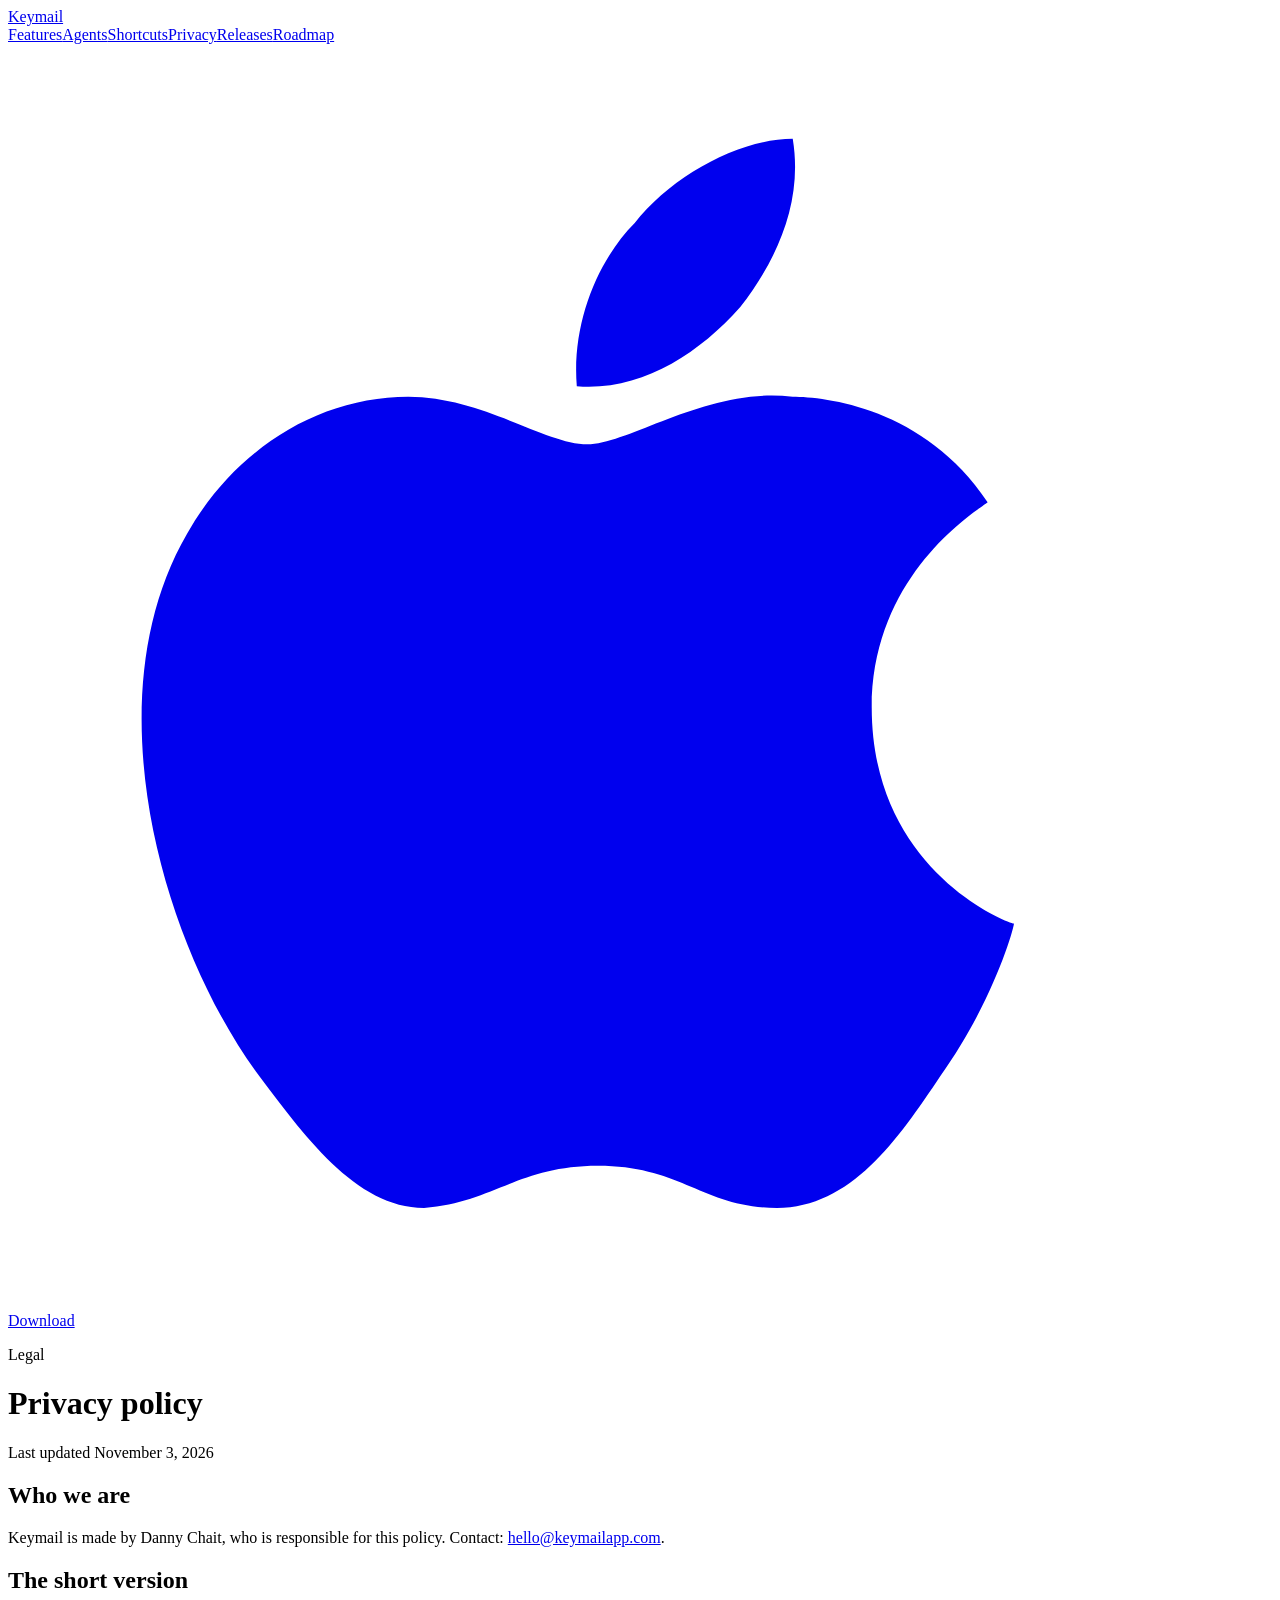
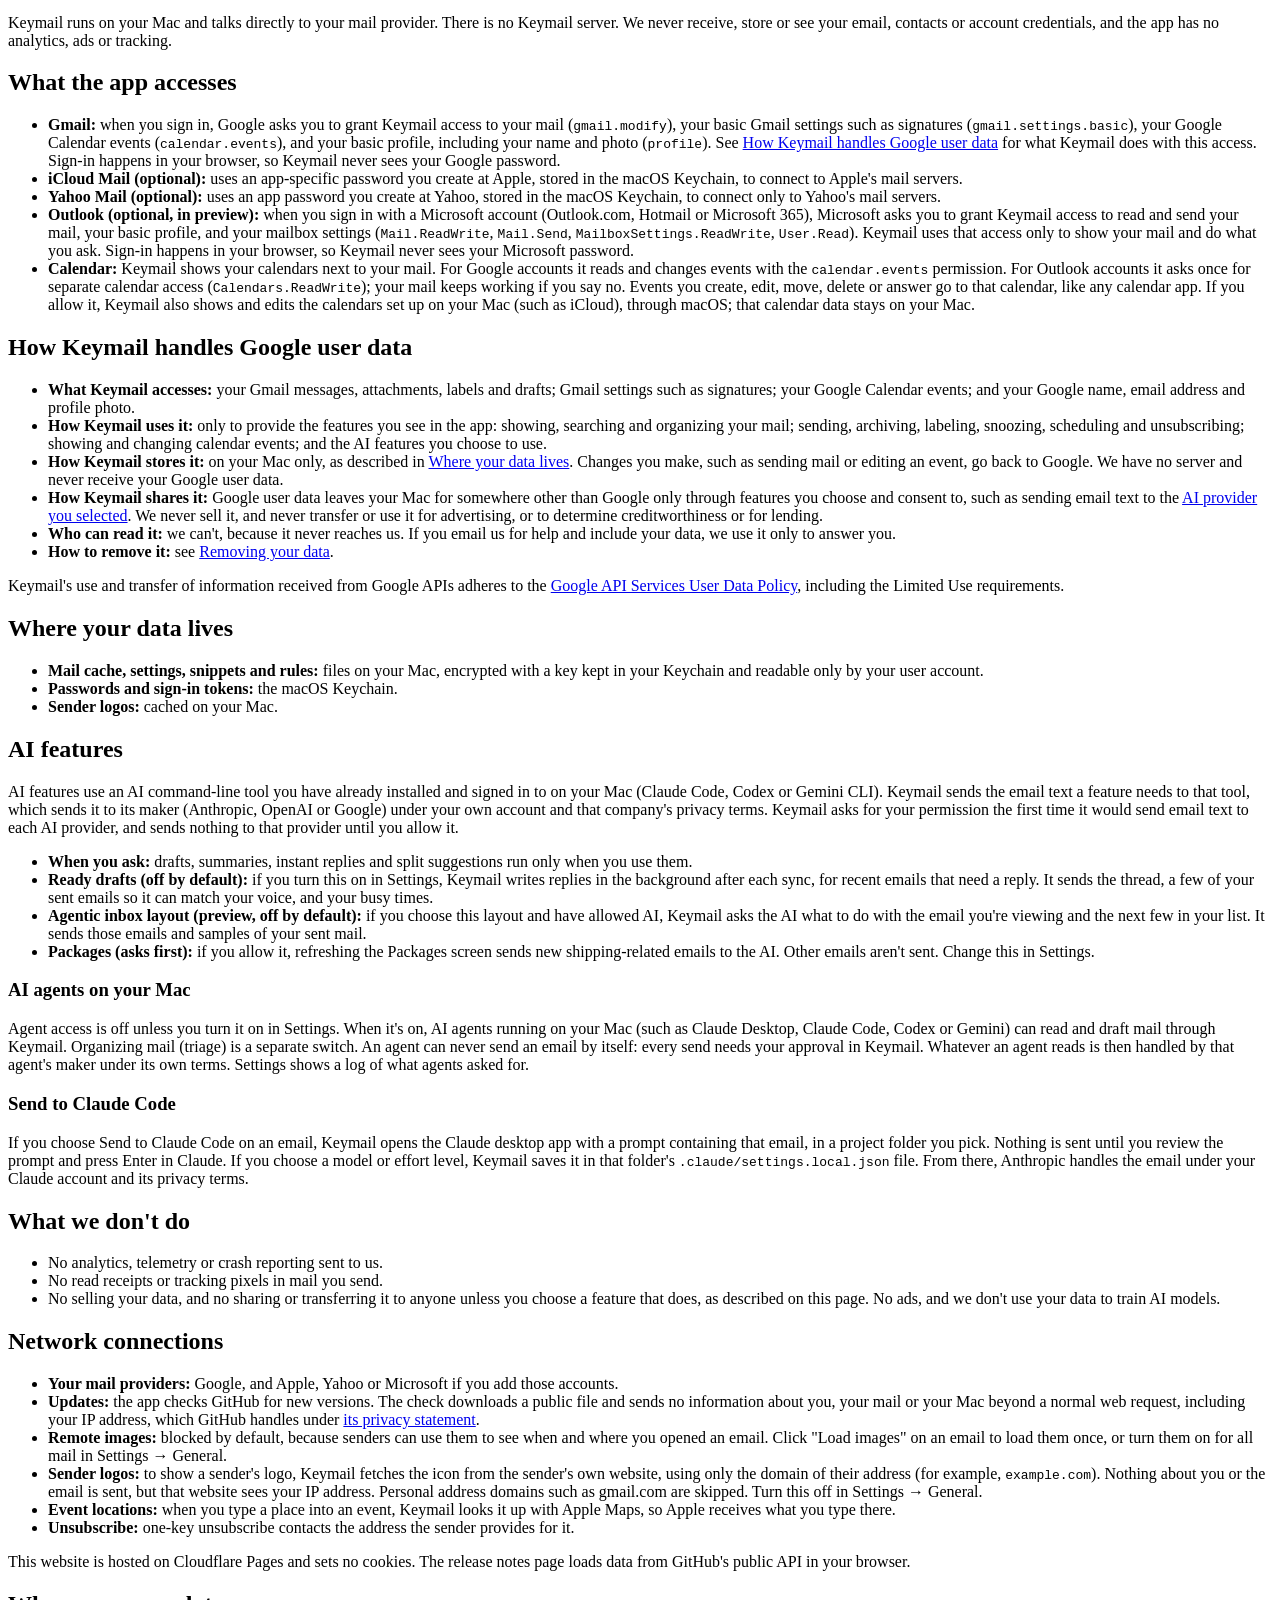
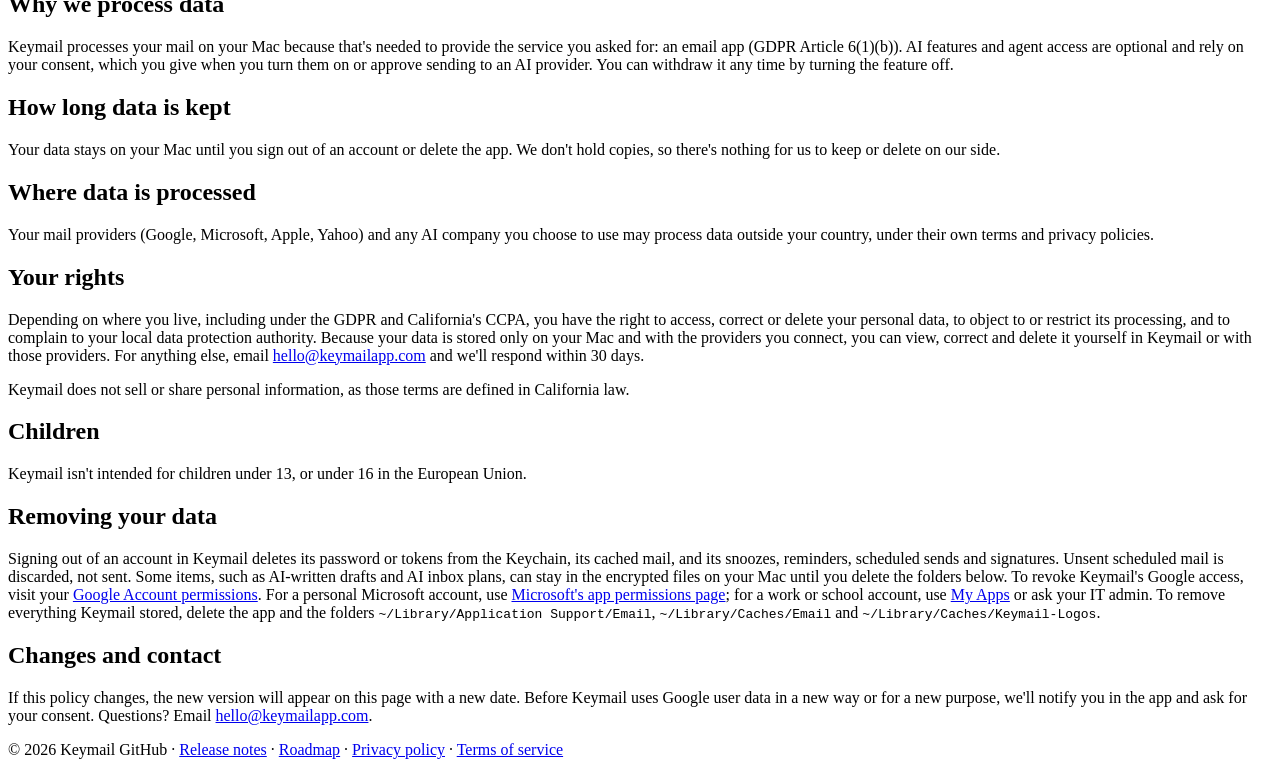
==== commit 144a1575: "Privacy policy: Google user data section, accurate AI and sign-out wording Adds what Google's OAuth " ====
--- a/public/privacy/index.html
+++ b/public/privacy/index.html
@@ -27,7 +27,7 @@
 <main class="wrap notes body legal">
   <p class="label">Legal</p>
   <h1 class="notes-h">Privacy policy</h1>
-  <p class="intro">Last updated October 17, 2026</p>
+  <p class="intro">Last updated November 3, 2026</p>
 
   <h2>Who we are</h2>
   <p>Keymail is made by Danny Chait, who is responsible for this policy. Contact: <a href="mailto:hello@keymailapp.com">hello@keymailapp.com</a>.</p>
@@ -37,22 +37,39 @@
 
   <h2>What the app accesses</h2>
   <ul>
-    <li><b>Gmail:</b> when you sign in, Google asks you to grant Keymail access to your mail (<code>gmail.modify</code>) your basic Gmail settings such as signatures (<code>gmail.settings.basic</code>), and your Google Calendar events (<code>calendar.events</code>). Keymail uses that access only to show your mail and do what you ask: read, send, archive, label, snooze, schedule and unsubscribe. Sign-in happens in your browser, so Keymail never sees your Google password.</li>
+    <li><b>Gmail:</b> when you sign in, Google asks you to grant Keymail access to your mail (<code>gmail.modify</code>), your basic Gmail settings such as signatures (<code>gmail.settings.basic</code>), your Google Calendar events (<code>calendar.events</code>), and your basic profile, including your name and photo (<code>profile</code>). See <a href="#google">How Keymail handles Google user data</a> for what Keymail does with this access. Sign-in happens in your browser, so Keymail never sees your Google password.</li>
     <li><b>iCloud Mail (optional):</b> uses an app-specific password you create at Apple, stored in the macOS Keychain, to connect to Apple's mail servers.</li>
     <li><b>Yahoo Mail (optional):</b> uses an app password you create at Yahoo, stored in the macOS Keychain, to connect only to Yahoo's mail servers.</li>
     <li><b>Outlook (optional, in preview):</b> when you sign in with a Microsoft account (Outlook.com, Hotmail or Microsoft 365), Microsoft asks you to grant Keymail access to read and send your mail, your basic profile, and your mailbox settings (<code>Mail.ReadWrite</code>, <code>Mail.Send</code>, <code>MailboxSettings.ReadWrite</code>, <code>User.Read</code>). Keymail uses that access only to show your mail and do what you ask. Sign-in happens in your browser, so Keymail never sees your Microsoft password.</li>
     <li><b>Calendar:</b> Keymail shows your calendars next to your mail. For Google accounts it reads and changes events with the <code>calendar.events</code> permission. For Outlook accounts it asks once for separate calendar access (<code>Calendars.ReadWrite</code>); your mail keeps working if you say no. Events you create, edit, move, delete or answer go to that calendar, like any calendar app. If you allow it, Keymail also shows and edits the calendars set up on your Mac (such as iCloud), through macOS; that calendar data stays on your Mac.</li>
   </ul>
 
-  <h2>Where your data lives</h2>
+  <h2 id="google">How Keymail handles Google user data</h2>
+  <ul>
+    <li><b>What Keymail accesses:</b> your Gmail messages, attachments, labels and drafts; Gmail settings such as signatures; your Google Calendar events; and your Google name, email address and profile photo.</li>
+    <li><b>How Keymail uses it:</b> only to provide the features you see in the app: showing, searching and organizing your mail; sending, archiving, labeling, snoozing, scheduling and unsubscribing; showing and changing calendar events; and the AI features you choose to use.</li>
+    <li><b>How Keymail stores it:</b> on your Mac only, as described in <a href="#storage">Where your data lives</a>. Changes you make, such as sending mail or editing an event, go back to Google. We have no server and never receive your Google user data.</li>
+    <li><b>How Keymail shares it:</b> Google user data leaves your Mac for somewhere other than Google only through features you choose and consent to, such as sending email text to the <a href="#ai">AI provider you selected</a>. We never sell it, and never transfer or use it for advertising, or to determine creditworthiness or for lending.</li>
+    <li><b>Who can read it:</b> we can't, because it never reaches us. If you email us for help and include your data, we use it only to answer you.</li>
+    <li><b>How to remove it:</b> see <a href="#remove">Removing your data</a>.</li>
+  </ul>
+  <p>Keymail's use and transfer of information received from Google APIs adheres to the <a href="https://developers.google.com/terms/api-services-user-data-policy">Google API Services User Data Policy</a>, including the Limited Use requirements.</p>
+
+  <h2 id="storage">Where your data lives</h2>
   <ul>
     <li><b>Mail cache, settings, snippets and rules:</b> files on your Mac, encrypted with a key kept in your Keychain and readable only by your user account.</li>
     <li><b>Passwords and sign-in tokens:</b> the macOS Keychain.</li>
     <li><b>Sender logos:</b> cached on your Mac.</li>
   </ul>
 
-  <h2>AI features</h2>
-  <p>AI features run only when you ask for one, such as a draft, summary or instant reply. They use an AI command-line tool you have already installed and signed in to on your Mac (Claude Code, Codex or Gemini CLI). When you use one, Keymail sends the email text it needs to that tool, which sends it to its maker (Anthropic, OpenAI or Google) under your own account and that company's privacy terms. Keymail never sends your mail to an AI service on its own, and it asks for your permission the first time it would send email text to each AI provider.</p>
+  <h2 id="ai">AI features</h2>
+  <p>AI features use an AI command-line tool you have already installed and signed in to on your Mac (Claude Code, Codex or Gemini CLI). Keymail sends the email text a feature needs to that tool, which sends it to its maker (Anthropic, OpenAI or Google) under your own account and that company's privacy terms. Keymail asks for your permission the first time it would send email text to each AI provider, and sends nothing to that provider until you allow it.</p>
+  <ul>
+    <li><b>When you ask:</b> drafts, summaries, instant replies and split suggestions run only when you use them.</li>
+    <li><b>Ready drafts (off by default):</b> if you turn this on in Settings, Keymail writes replies in the background after each sync, for recent emails that need a reply. It sends the thread, a few of your sent emails so it can match your voice, and your busy times.</li>
+    <li><b>Agentic inbox layout (preview, off by default):</b> if you choose this layout and have allowed AI, Keymail asks the AI what to do with the email you're viewing and the next few in your list. It sends those emails and samples of your sent mail.</li>
+    <li><b>Packages (asks first):</b> if you allow it, refreshing the Packages screen sends new shipping-related emails to the AI. Other emails aren't sent. Change this in Settings.</li>
+  </ul>
 
   <h3>AI agents on your Mac</h3>
   <p>Agent access is off unless you turn it on in Settings. When it's on, AI agents running on your Mac (such as Claude Desktop, Claude Code, Codex or Gemini) can read and draft mail through Keymail. Organizing mail (triage) is a separate switch. An agent can never send an email by itself: every send needs your approval in Keymail. Whatever an agent reads is then handled by that agent's maker under its own terms. Settings shows a log of what agents asked for.</p>
@@ -64,7 +81,7 @@
   <ul>
     <li>No analytics, telemetry or crash reporting sent to us.</li>
     <li>No read receipts or tracking pixels in mail you send.</li>
-    <li>No selling, sharing or transferring your data to anyone. No ads, and we don't use your data to train AI models.</li>
+    <li>No selling your data, and no sharing or transferring it to anyone unless you choose a feature that does, as described on this page. No ads, and we don't use your data to train AI models.</li>
   </ul>
 
   <h2>Network connections</h2>
@@ -94,14 +111,11 @@
   <h2>Children</h2>
   <p>Keymail isn't intended for children under 13, or under 16 in the European Union.</p>
 
-  <h2>Google API Services</h2>
-  <p>Keymail's use and transfer of information received from Google APIs adheres to the <a href="https://developers.google.com/terms/api-services-user-data-policy">Google API Services User Data Policy</a>, including the Limited Use requirements.</p>
-
-  <h2>Removing your data</h2>
-  <p>Signing out of an account in Keymail deletes everything the app stored for it: its password or tokens in the Keychain, its cached mail, and its snoozes, reminders, scheduled sends and signatures. Unsent scheduled mail is discarded, not sent. To revoke Keymail's Google access, visit your <a href="https://myaccount.google.com/permissions">Google Account permissions</a>. For a personal Microsoft account, use <a href="https://account.live.com/consent/Manage">Microsoft's app permissions page</a>; for a work or school account, use <a href="https://myapplications.microsoft.com">My Apps</a> or ask your IT admin. To remove everything Keymail stored, delete the app and the folders <code>~/Library/Application Support/Email</code>, <code>~/Library/Caches/Email</code> and <code>~/Library/Caches/Keymail-Logos</code>.</p>
+  <h2 id="remove">Removing your data</h2>
+  <p>Signing out of an account in Keymail deletes its password or tokens from the Keychain, its cached mail, and its snoozes, reminders, scheduled sends and signatures. Unsent scheduled mail is discarded, not sent. Some items, such as AI-written drafts and AI inbox plans, can stay in the encrypted files on your Mac until you delete the folders below. To revoke Keymail's Google access, visit your <a href="https://myaccount.google.com/permissions">Google Account permissions</a>. For a personal Microsoft account, use <a href="https://account.live.com/consent/Manage">Microsoft's app permissions page</a>; for a work or school account, use <a href="https://myapplications.microsoft.com">My Apps</a> or ask your IT admin. To remove everything Keymail stored, delete the app and the folders <code>~/Library/Application Support/Email</code>, <code>~/Library/Caches/Email</code> and <code>~/Library/Caches/Keymail-Logos</code>.</p>
 
   <h2>Changes and contact</h2>
-  <p>If this policy changes, the new version will appear on this page with a new date. Questions? Email <a href="mailto:hello@keymailapp.com">hello@keymailapp.com</a>.</p>
+  <p>If this policy changes, the new version will appear on this page with a new date. Before Keymail uses Google user data in a new way or for a new purpose, we'll notify you in the app and ask for your consent. Questions? Email <a href="mailto:hello@keymailapp.com">hello@keymailapp.com</a>.</p>
 </main>
 
 <footer>
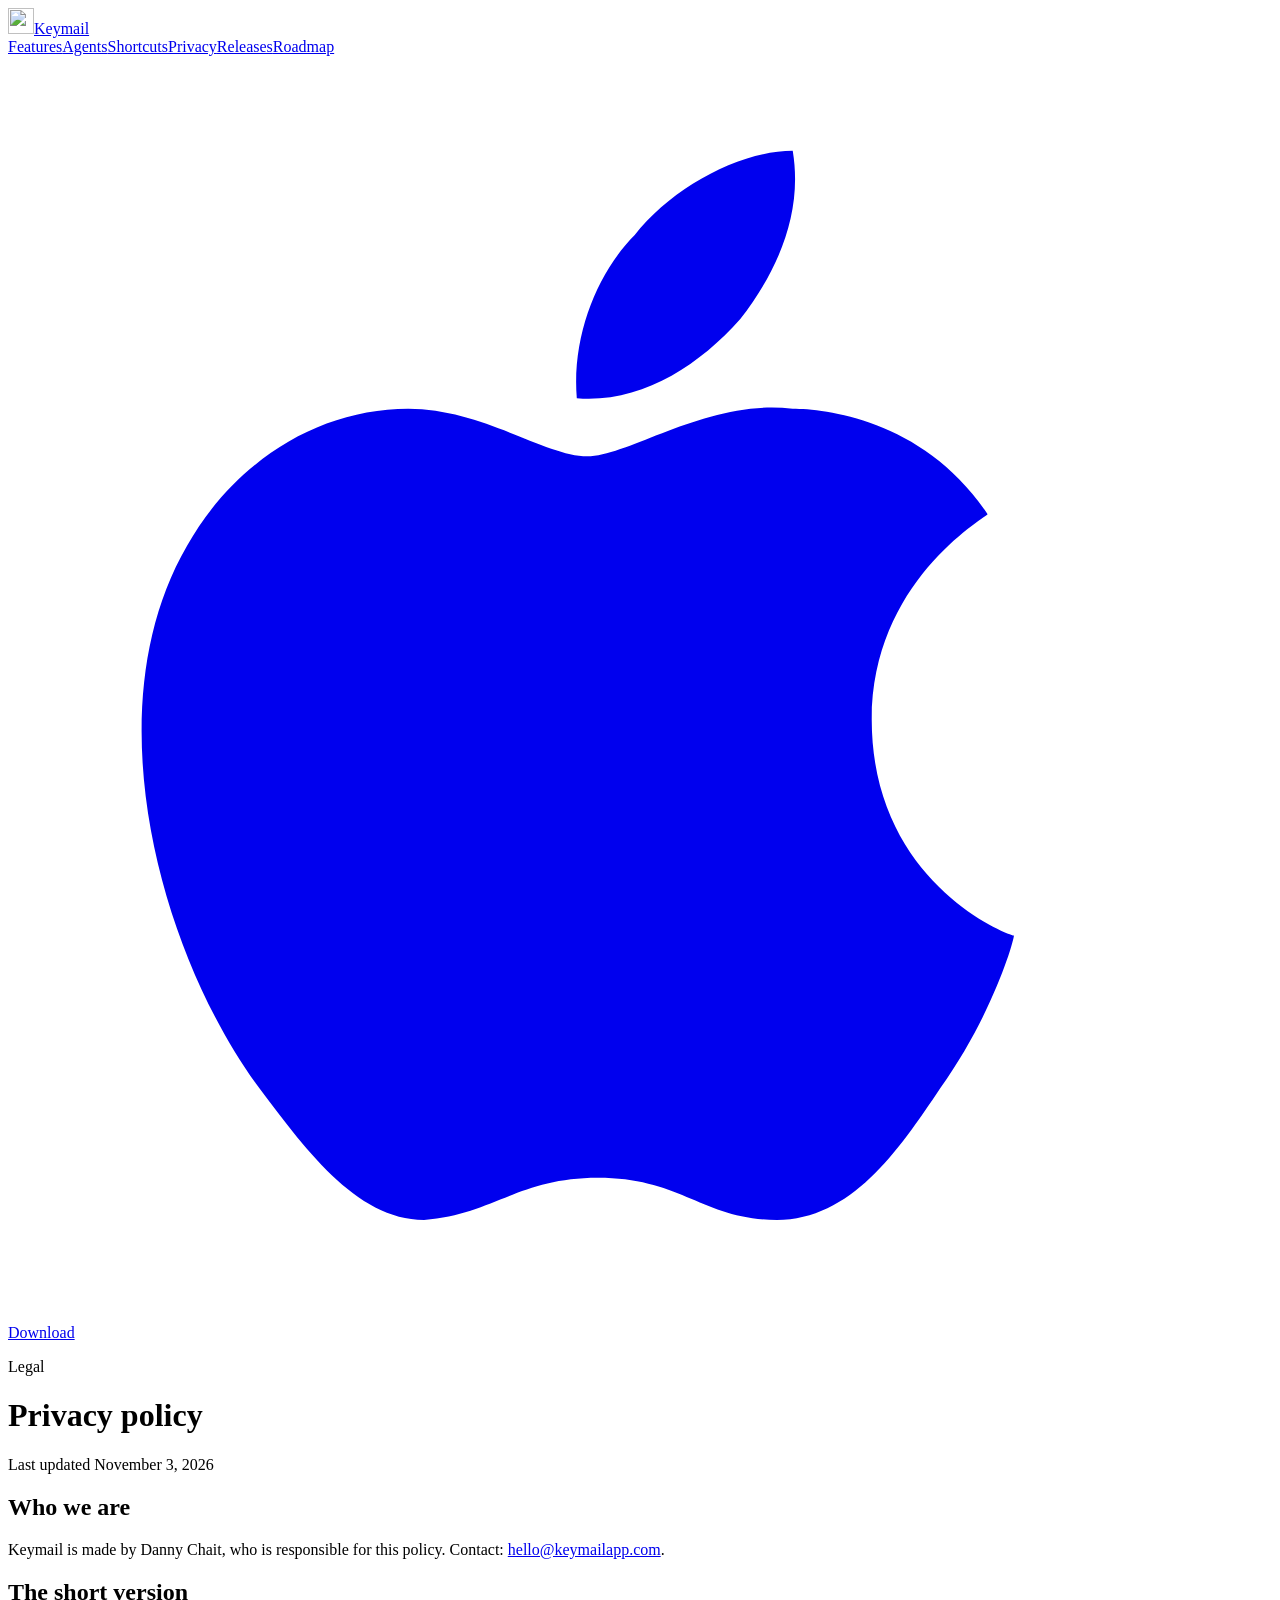
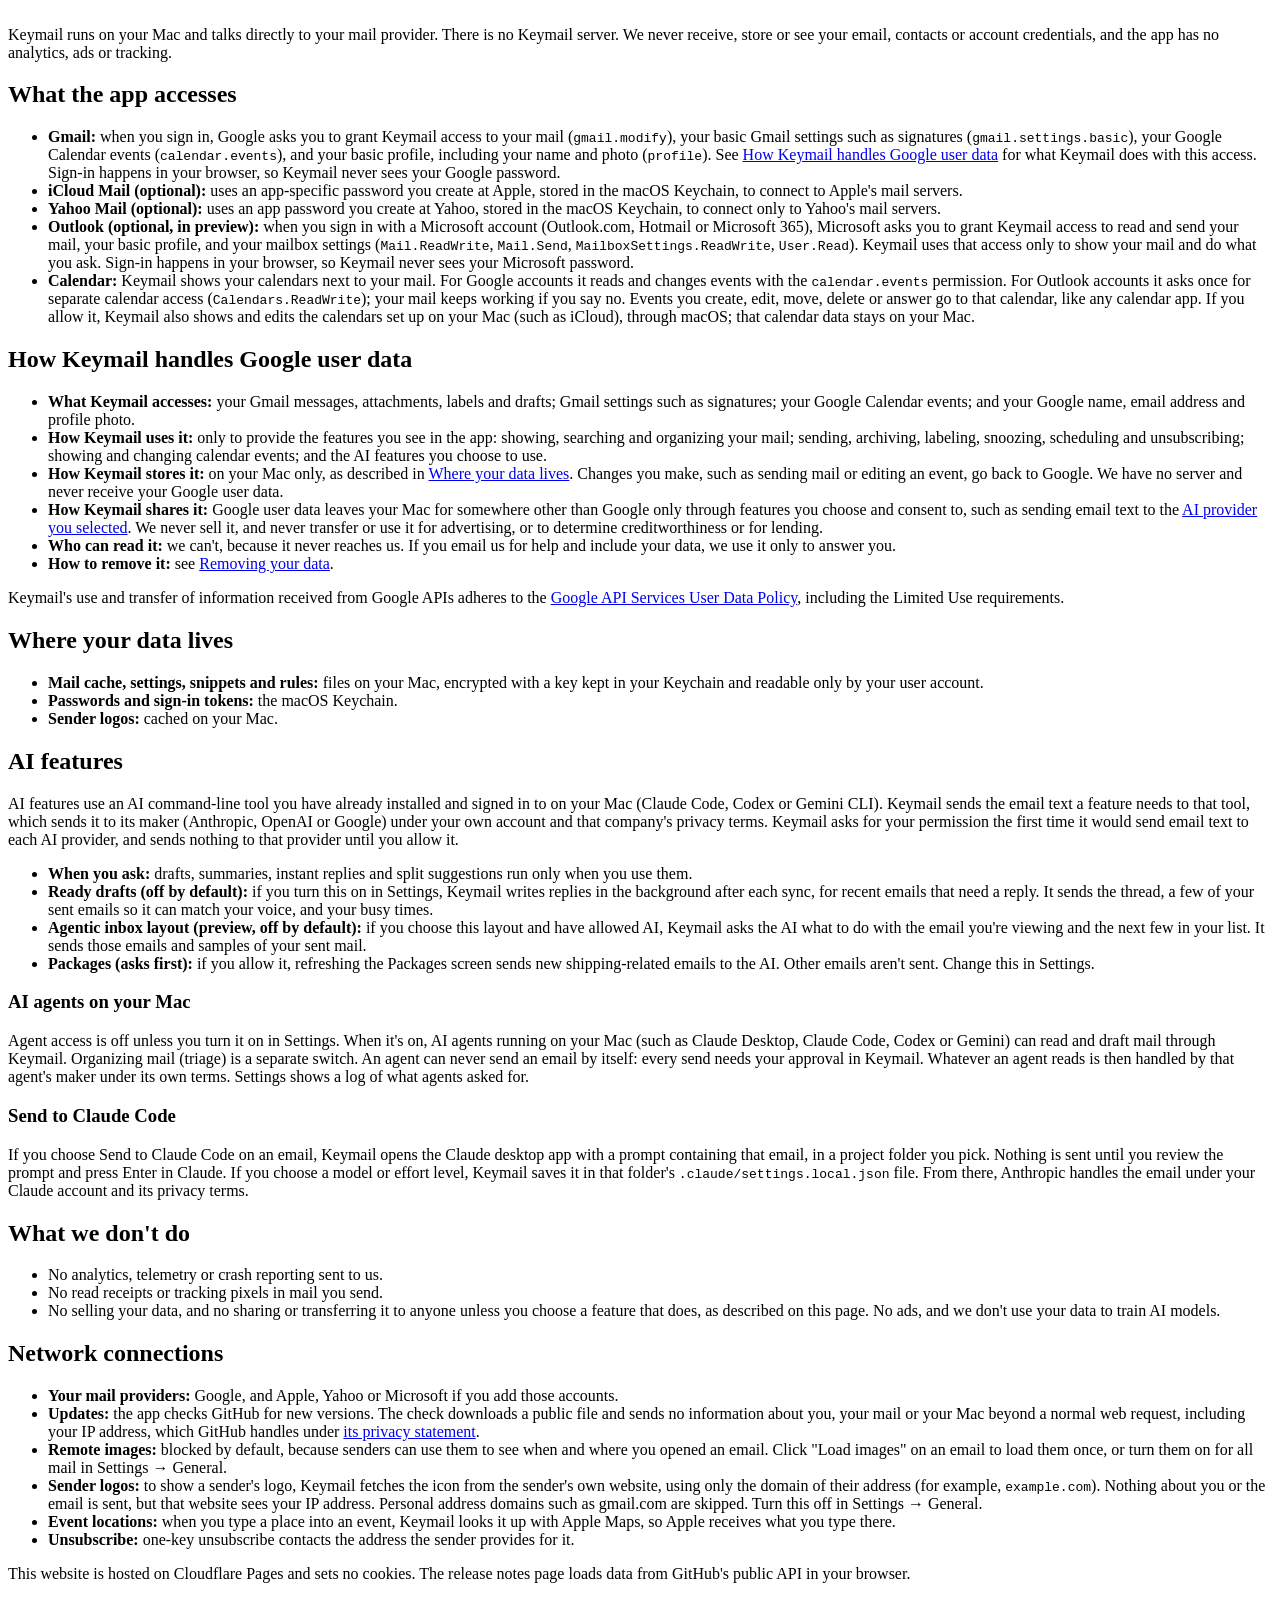
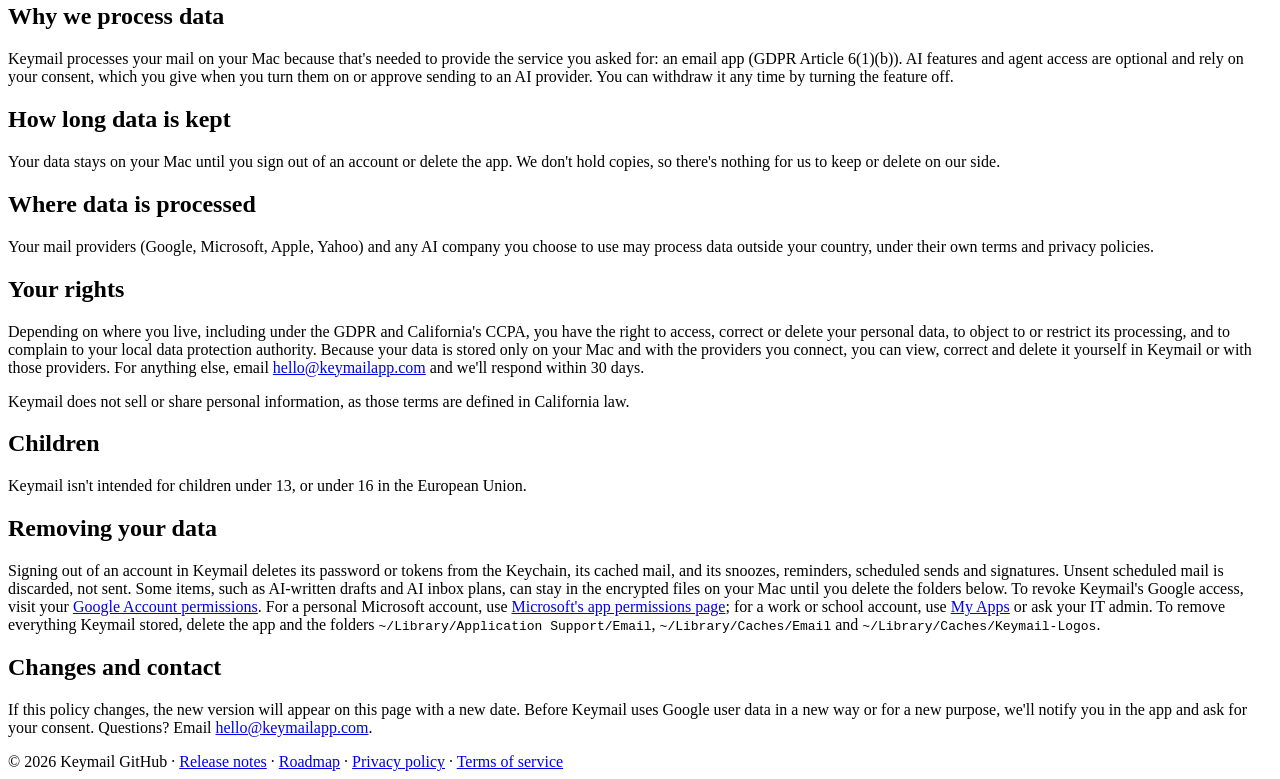
==== commit 7087f983: "Security headers, external scripts, smaller icon - public/_headers: CSP (scripts from self only), HS" ====
--- a/public/privacy/index.html
+++ b/public/privacy/index.html
@@ -18,7 +18,7 @@
 
 <nav>
   <div class="wrap">
-    <a class="brand" href="/"><img src="/icon.png" alt="">Keymail</a>
+    <a class="brand" href="/"><img src="/icon-192.png" alt="" width="26" height="26">Keymail</a>
     <div class="links"><a href="/#features">Features</a><a href="/#agents">Agents</a><a href="/#shortcuts">Shortcuts</a><a href="/#privacy">Privacy</a><a href="/releases/">Releases</a><a href="/roadmap/">Roadmap</a></div>
     <a class="btn" href="https://github.com/dcdunk/keymail-app/releases/download/v1.0.26/Keymail-1.0.26.zip"><svg viewBox="0 0 24 24" fill="currentColor"><path d="M16.4 12.6c0-2.6 2.1-3.8 2.2-3.9-1.2-1.8-3.1-2-3.7-2-1.6-.2-3.1.9-3.9.9-.8 0-2-.9-3.4-.9-1.7 0-3.3 1-4.2 2.6-1.8 3.1-.5 7.7 1.3 10.2.9 1.2 1.9 2.6 3.2 2.6 1.3-.1 1.8-.8 3.3-.8 1.6 0 2 .8 3.4.8 1.4 0 2.3-1.3 3.1-2.5 1-1.4 1.4-2.8 1.4-2.9-.1 0-2.7-1-2.7-4.1zM13.9 5c.7-.9 1.2-2 1-3.2-1 0-2.3.7-3 1.6-.7.7-1.2 1.9-1.1 3.1 1.2.1 2.3-.6 3.1-1.5z"/></svg><span>Download</span></a>
   </div>
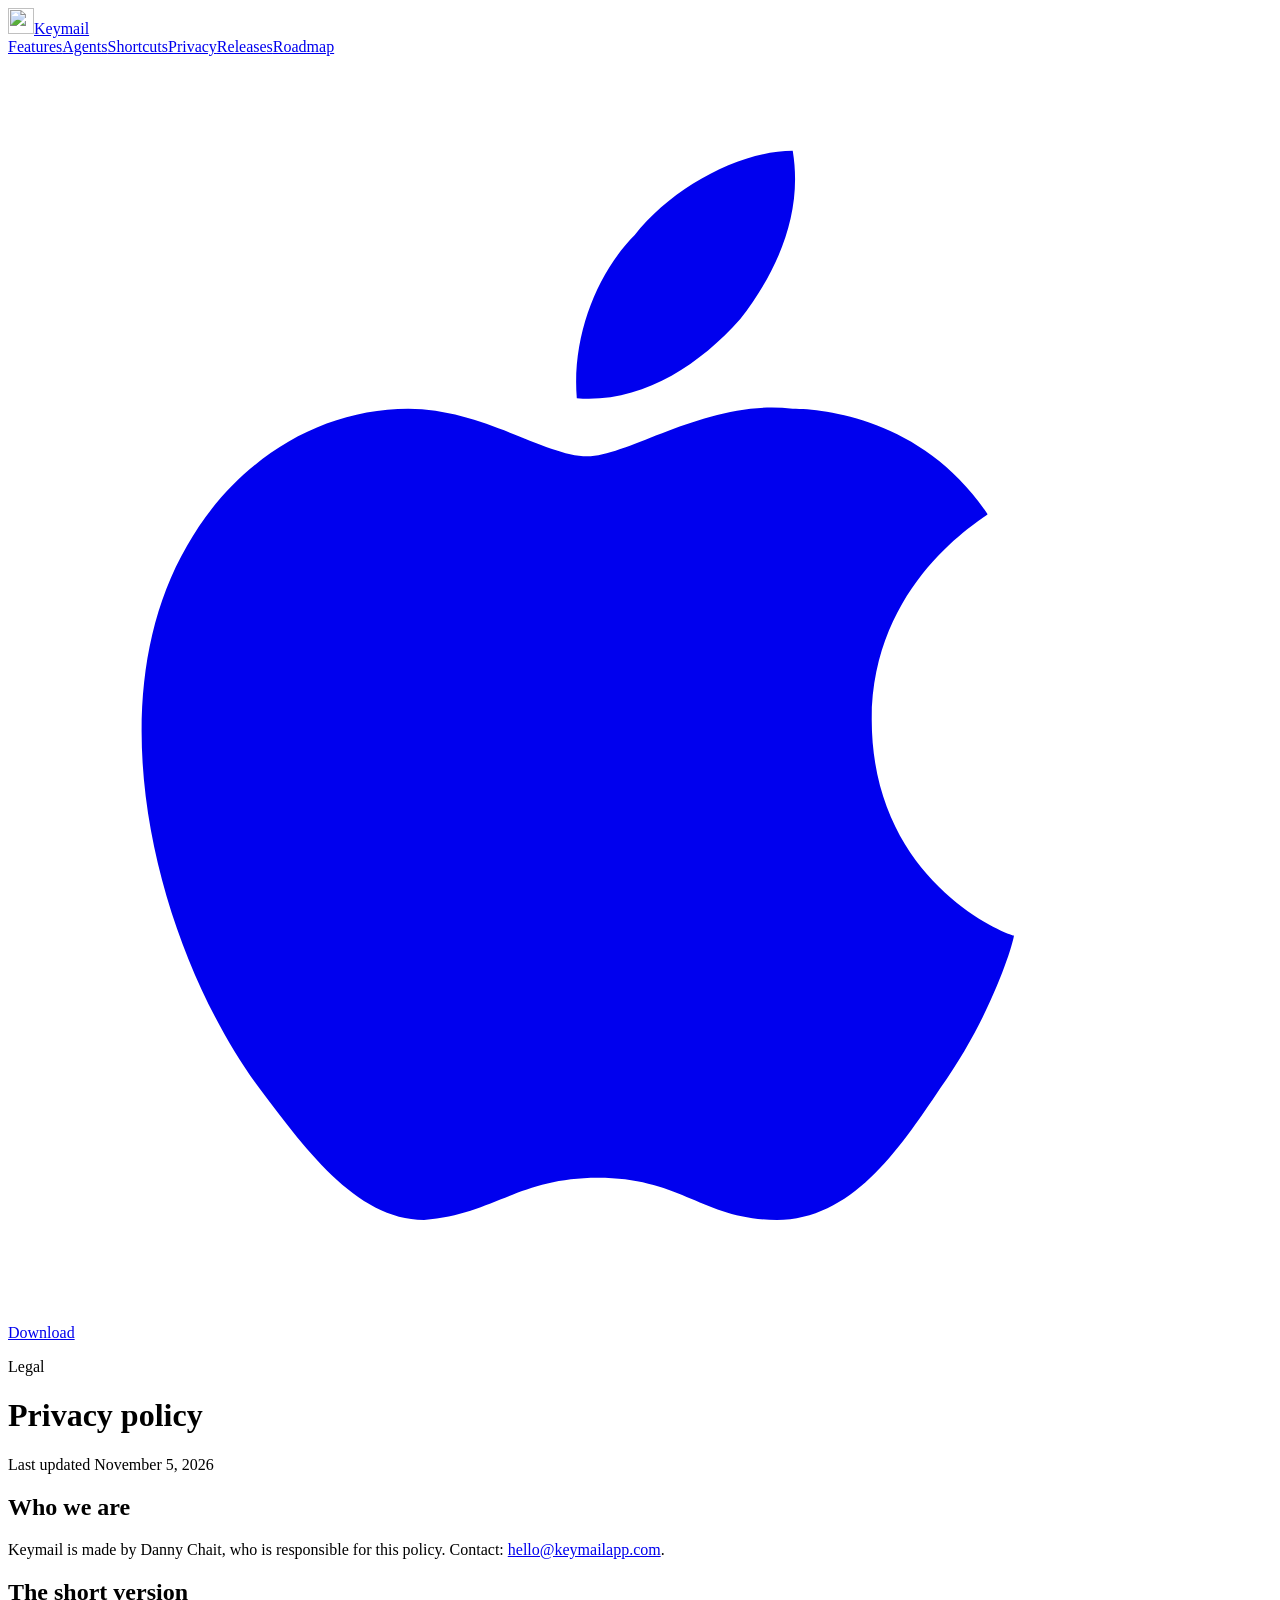
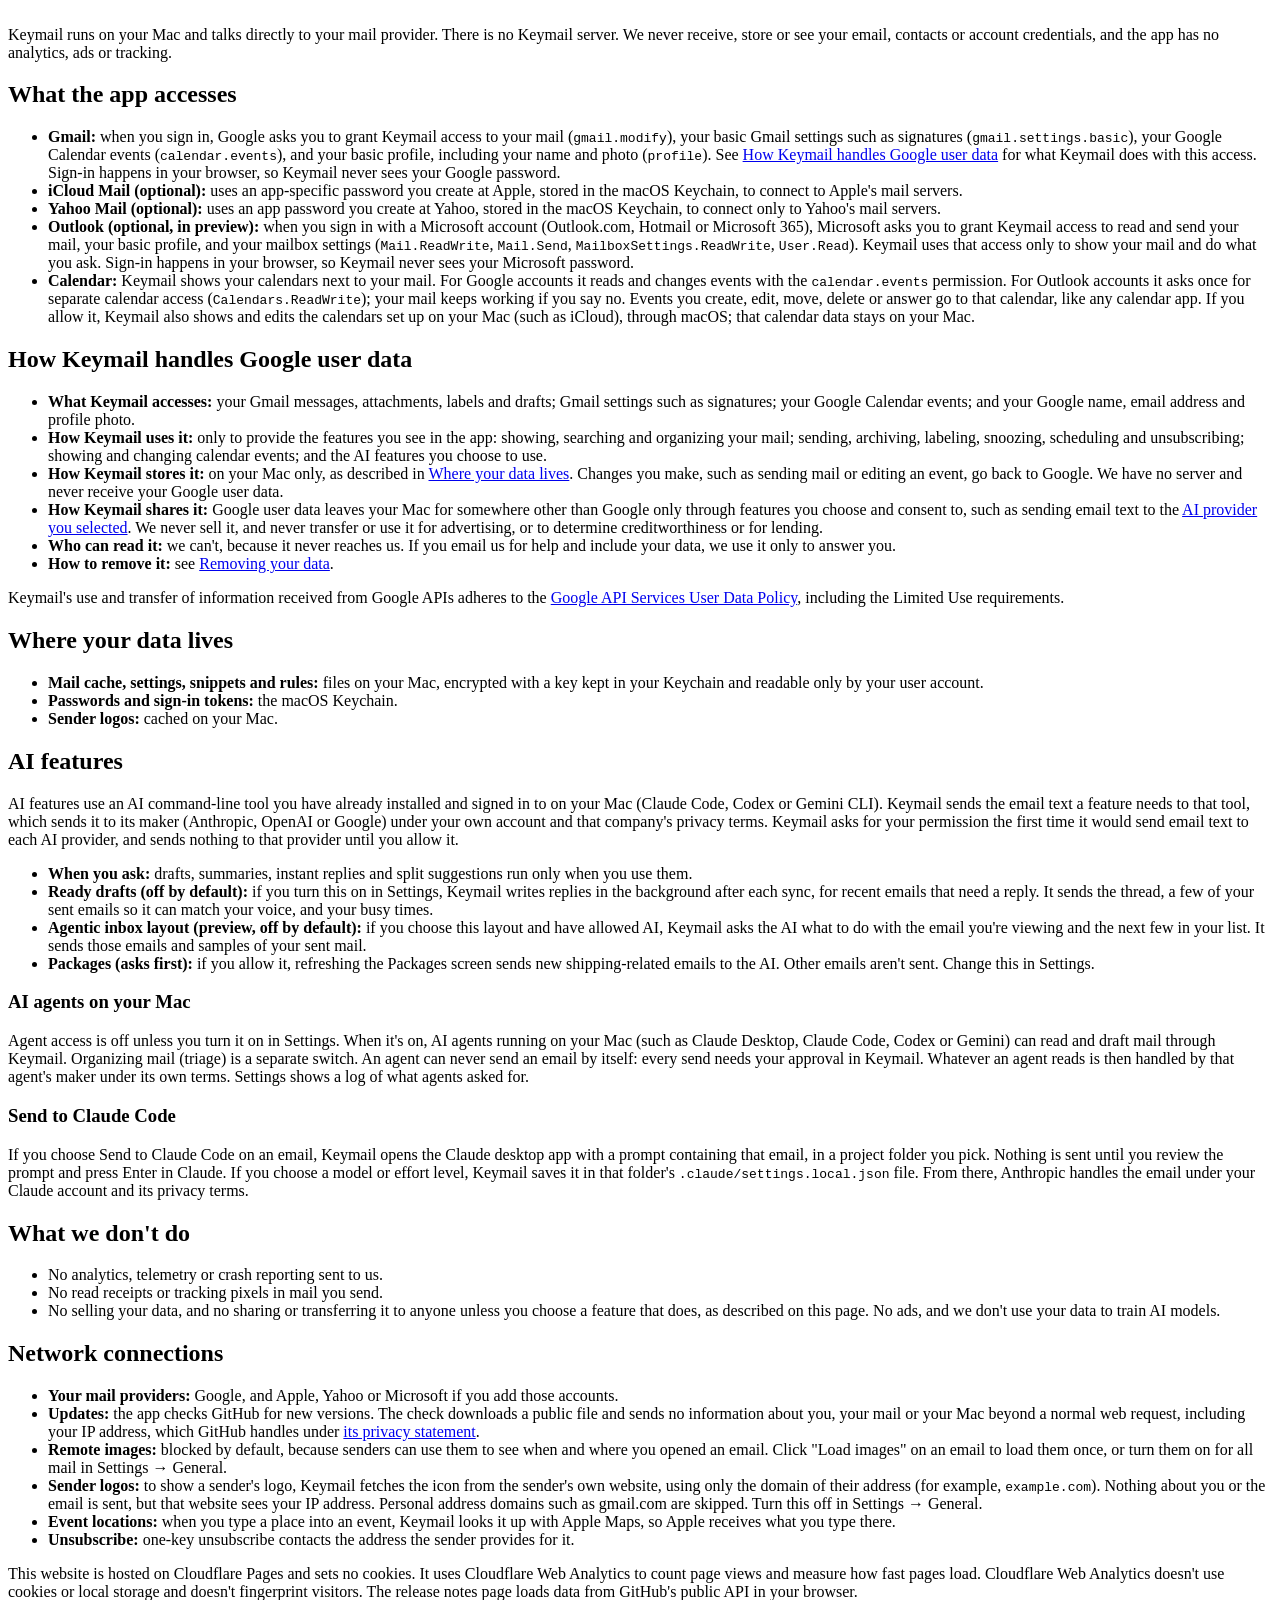
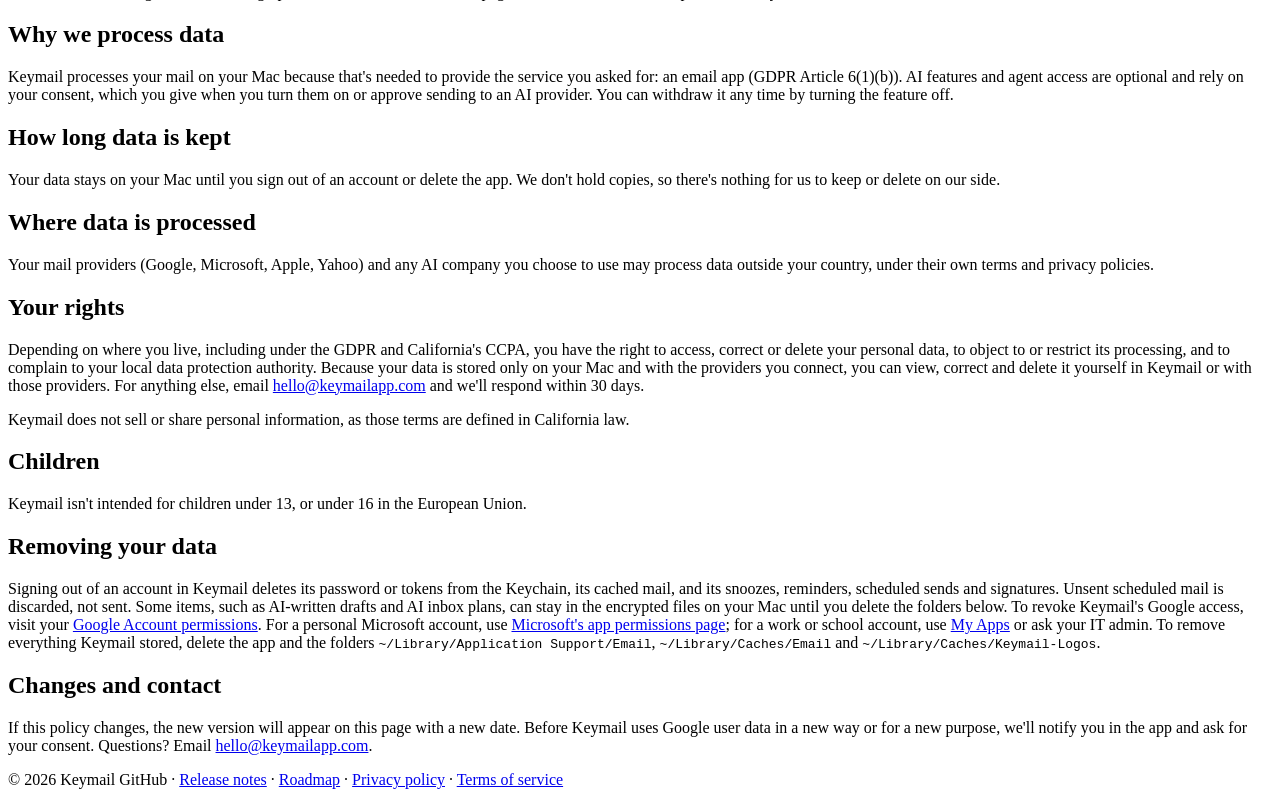
==== commit eb98cc8f: "Allow Cloudflare Web Analytics in CSP; disclose it on /privacy Co-Authored-By: Claude Opus 5.5 <nore" ====
--- a/public/privacy/index.html
+++ b/public/privacy/index.html
@@ -27,7 +27,7 @@
 <main class="wrap notes body legal">
   <p class="label">Legal</p>
   <h1 class="notes-h">Privacy policy</h1>
-  <p class="intro">Last updated November 3, 2026</p>
+  <p class="intro">Last updated November 5, 2026</p>
 
   <h2>Who we are</h2>
   <p>Keymail is made by Danny Chait, who is responsible for this policy. Contact: <a href="mailto:hello@keymailapp.com">hello@keymailapp.com</a>.</p>
@@ -93,7 +93,7 @@
     <li><b>Event locations:</b> when you type a place into an event, Keymail looks it up with Apple Maps, so Apple receives what you type there.</li>
     <li><b>Unsubscribe:</b> one-key unsubscribe contacts the address the sender provides for it.</li>
   </ul>
-  <p>This website is hosted on Cloudflare Pages and sets no cookies. The release notes page loads data from GitHub's public API in your browser.</p>
+  <p>This website is hosted on Cloudflare Pages and sets no cookies. It uses Cloudflare Web Analytics to count page views and measure how fast pages load. Cloudflare Web Analytics doesn't use cookies or local storage and doesn't fingerprint visitors. The release notes page loads data from GitHub's public API in your browser.</p>
 
   <h2>Why we process data</h2>
   <p>Keymail processes your mail on your Mac because that's needed to provide the service you asked for: an email app (GDPR Article 6(1)(b)). AI features and agent access are optional and rely on your consent, which you give when you turn them on or approve sending to an AI provider. You can withdraw it any time by turning the feature off.</p>
